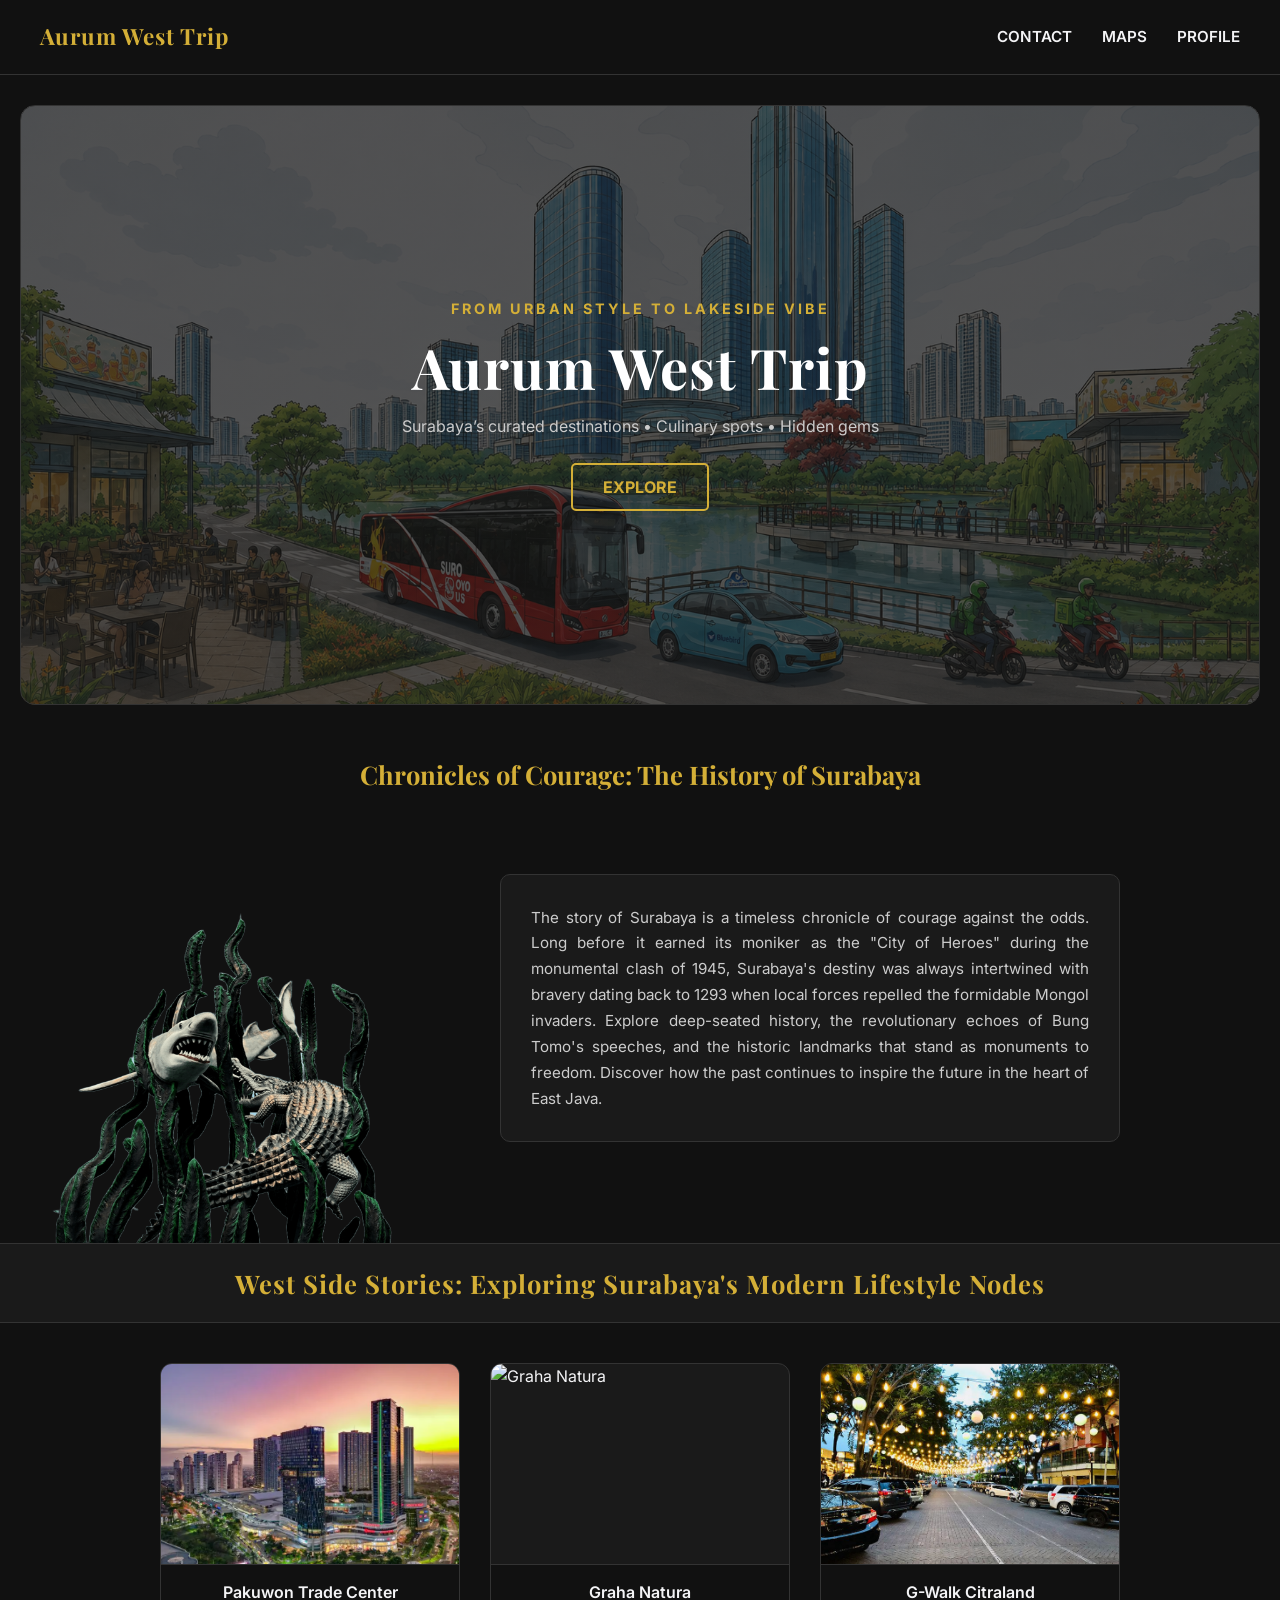
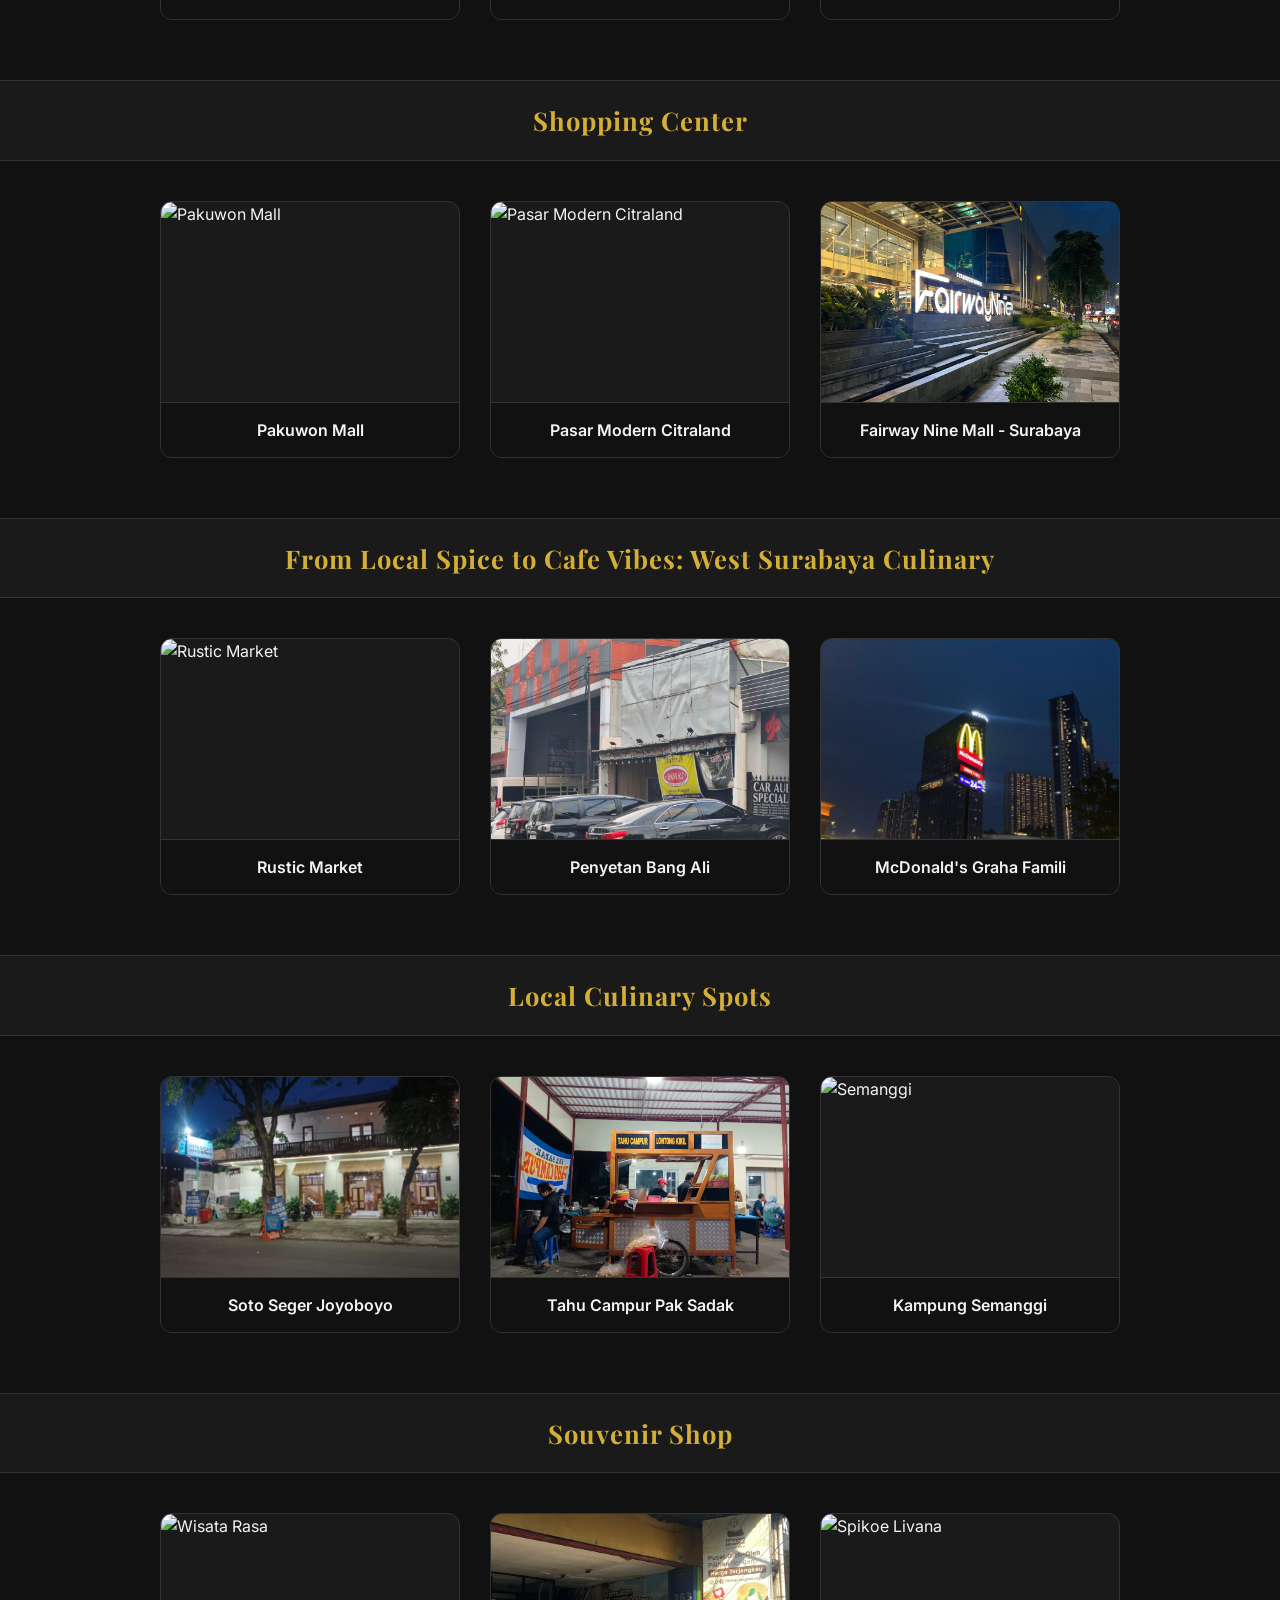
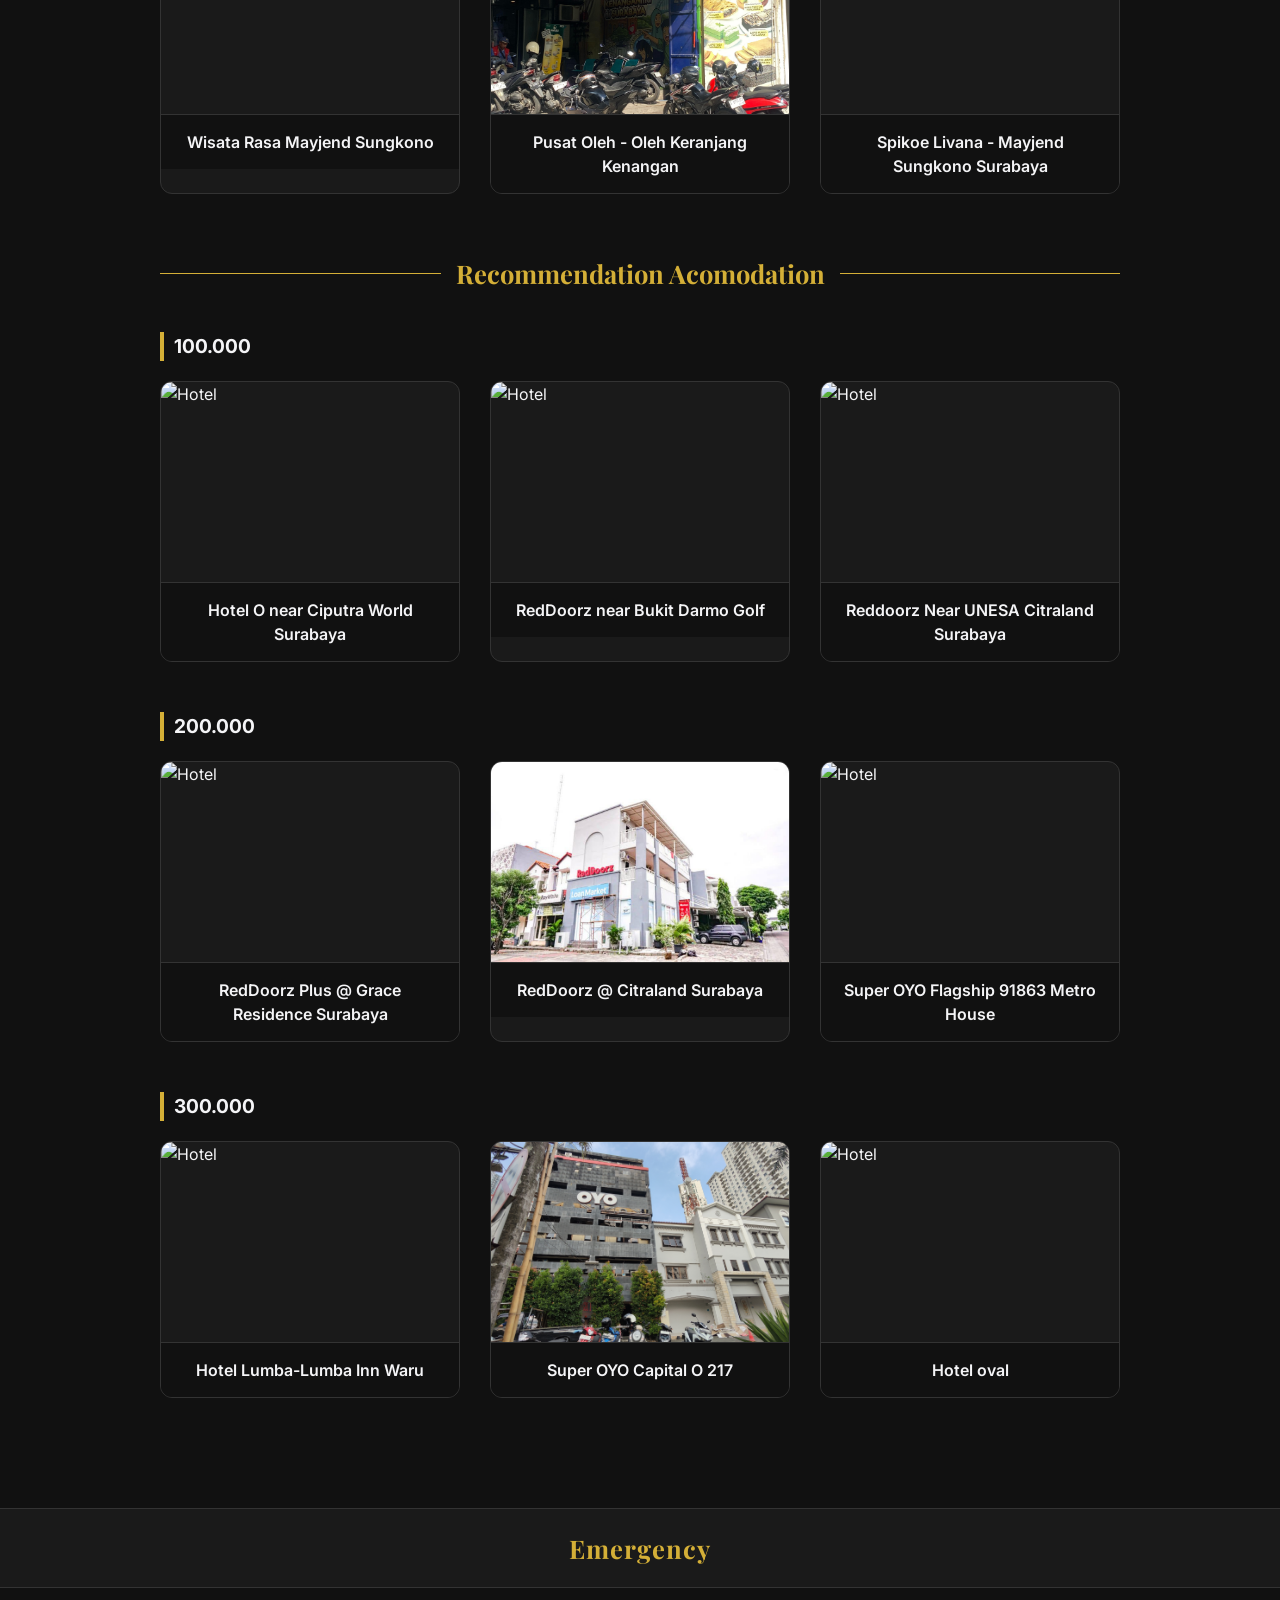
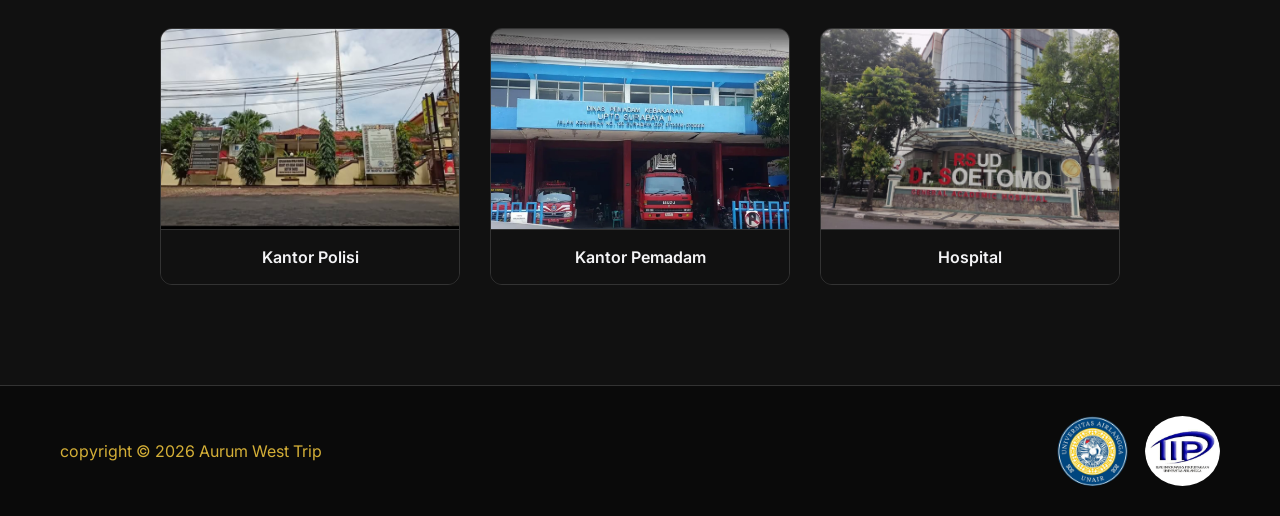
==== index.html @ 9a14b5da "update img in footer" ====
<!DOCTYPE html>
<html lang="en">
<head>
    <meta charset="UTF-8">
    <meta name="viewport" content="width=device-width, initial-scale=1.0">
    <title>Aurum West Trip | Discover West Surabaya</title>
    <link href="https://fonts.googleapis.com/css2?family=Inter:wght@400;600;700&family=Playfair+Display:wght@700&display=swap" rel="stylesheet">
    <link rel="stylesheet" href="style-landing.css">
    
    <style>
        /* Mengatur gambar di dalam card agar menyesuaikan bentuk (landscape/portrait) */
        .card-img-src {
            width: 100%;
            height: 200px;
            object-fit: cover; /* Mencegah gambar gepeng */
            display: block;
        }
        
        /* Menyembunyikan div placeholder lama */
        .card-img {
            display: none;
        }

        /* Membuat teks deskripsi di dalam popup menjadi rata kanan-kiri */
        #modalDesc {
            text-align: justify;
            line-height: 1.6;
        }
    </style>
</head>
<body>

    <nav class="navbar">
        <a href="index.html" class="logo">Aurum West Trip</a>
        <ul class="nav-links">
            <li><a href="contact.html">Contact</a></li>
            <li><a href="aurum-trip-map.html">Maps</a></li>
            <li><a href="profile.html">Profile</a></li>
        </ul>
    </nav>

    <header class="hero">
        <div class="hero-content">
            <h4>FROM URBAN STYLE TO LAKESIDE VIBE</h4>
            <h1>Aurum West Trip</h1>
            <p>Surabaya’s curated destinations • Culinary spots • Hidden gems</p>
            <a href="#history" class="btn-explore">EXPLORE</a>
        </div>
    </header>

    <section id="history" class="section history-section">
        <div class="container">
            <h2 class="section-header-text">Chronicles of Courage: The History of Surabaya</h2>
            <div class="history-grid">
                <div class="history-image">
                    <span><img src="image/buaya.png"></span>
                </div>
                <div class="history-text">
                    <p style="text-align: justify;">The story of Surabaya is a timeless chronicle of courage against the odds. Long before it earned its moniker as the "City of Heroes" during the monumental clash of 1945, Surabaya's destiny was always intertwined with bravery dating back to 1293 when local forces repelled the formidable Mongol invaders. Explore deep-seated history, the revolutionary echoes of Bung Tomo's speeches, and the historic landmarks that stand as monuments to freedom. Discover how the past continues to inspire the future in the heart of East Java.</p>
                </div>
            </div>
        </div>
    </section>

    <div class="full-width-title section-header-text">
        <h2>West Side Stories: Exploring Surabaya's Modern Lifestyle Nodes</h2>
    </div>
    <section class="section">
        <div class="container grid-3">
            <div class="card" 
                 data-title="Pakuwon Trade Center" 
                 data-desc="PTC is a meeting point where Surabaya's traditional culture blends with a global lifestyle. In the Aurum West Trip, we explore PTC as a space for contemporary urban cultural encounters. Here, the combination of modern architecture and the community's consumption patterns reflects the new identity of West Surabaya, a cultural shift where public spaces become stages for the expression of today's urban lifestyle."
                 data-images='["image/PTC/2.jpg", "image/PTC/3.jpg", "image/PTC/4.jpg"]'>
                <img src="image/PTC/1.WEBP" class="card-img-src" alt="PTC">
                <div class="card-title">Pakuwon Trade Center</div>
            </div>
            
            <div class="card" 
                 data-title="Graha Natura" 
                 data-desc="Amid the concrete architecture of West Surabaya, the Graha Natura lake area emerges as an antithesis that redefines urban lifestyle. In the Aurum West Trip, this area becomes a portrait of the cultural shift of modern society, which begins to integrate ecological values into their way of life. Graha Natura is a tangible manifestation of the acculturation between modern environmental aesthetics and human needs for tranquil communal spaces."
                 data-images='["image/graha_natura/2.jpg", "image/graha_natura/6.jpg", "image/graha_natura/5.jpg", "image/graha_natura/4.jpg", "image/graha_natura/3.jpg", "image/graha_natura/2.jpg", "image/graha_natura/1.jpg"]'>
                <img src="image/graha_natura/7.jpg" class="card-img-src" alt="Graha Natura">
                <div class="card-title">Graha Natura</div>
            </div>

            <div class="card" 
                 data-title="G-Walk Citraland" 
                 data-desc="Located in the Lontar area, G-Walk has transformed into a culinary and lifestyle hub for the people of West Surabaya. More than just a culinary destination, G-Walk is a commercial public space that enlivens Surabaya's nightlife through a mix of cafés, restaurants, and various food stalls. In Aurum West Trip, we explore G-Walk as an urban architectural manifestation that brings together global culinary tastes with the local community's social hangout traditions."
                 data-images='["image/gwalk/1.jpeg", "image/gwalk/2.jpeg", "image/gwalk/3.jpg"]'>
                <img src="image/gwalk/1.jpeg" class="card-img-src" alt="G-Walk Citraland">
                <div class="card-title">G-Walk Citraland</div>
            </div>
        </div>
    </section>

    <div class="full-width-title section-header-text">
        <h2>Shopping Center</h2>
    </div>
    <section class="section">
        <div class="container grid-3">
            <div class="card" 
                 data-title="Pakuwon Mall" 
                 data-desc="One of the largest and most luxurious shopping centers in Indonesia, offering a wide array of international brands, fine dining, and premium entertainment facilities."
                 data-images='["https://placehold.co/600x800/222/d4af37?text=Pakuwon+Mall+1", "https://placehold.co/600x800/333/d4af37?text=Pakuwon+Mall+2"]'>
                <img src="https://placehold.co/600x800/222/d4af37?text=Pakuwon+Mall+1" class="card-img-src" alt="Pakuwon Mall">
                <div class="card-title">Pakuwon Mall</div>
            </div>
            <div class="card" 
                 data-title="Pasar Modern Citraland" 
                 data-desc="A clean, well-organized traditional market concept offering fresh daily produce, local snacks, and various household needs in a modern environment."
                 data-images='["image/Pasar Modern Citraland/2.jpg", "image/Pasar Modern Citraland/3.jpg", "image/Pasar Modern Citraland/4.jpg"]'>
                <img src="image/Pasar Modern Citraland/1.jpg" class="card-img-src" alt="Pasar Modern Citraland">
                <div class="card-title">Pasar Modern Citraland</div>
            </div>
            <div class="card" 
                 data-title="Fairway Nine Mall - Surabaya" 
                 data-desc="A vibrant lifestyle destination designed for the modern family, featuring a unique blend of shopping, dining, and leisure experiences."
                 data-images='["image/fairway/2.jpeg", "image/fairway/3.jpeg", "image/fairway/4.jpeg"]'>
                <img src="image/fairway/1.jpeg" class="card-img-src" alt="Fairway Nine">
                <div class="card-title">Fairway Nine Mall - Surabaya</div>
            </div>
        </div>
    </section>

    <div class="full-width-title section-header-text">
        <h2>From Local Spice to Cafe Vibes: West Surabaya Culinary</h2>
    </div>
    <section class="section">
        <div class="container grid-3">
            <div class="card" 
                 data-title="Rustic Market" 
                 data-desc="Rustic Market offers a dining experience with a cozy and peaceful European countryside atmosphere by the lakeside. With a blend of lush indoor and outdoor areas, this place is a favorite spot to relax, enjoy the sunset, or simply unwind from the hustle and bustle of the city."
                 data-images='["image/rustic_market/1.jpg", "image/rustic_market/2.jpg", "image/rustic_market/3.jpg", "image/rustic_market/4.jpg", "image/rustic_market/5.jpg", "image/rustic_market/6.jpg", "image/rustic_market/7.jpg", "image/rustic_market/8.jpg"]'>
                <img src="image/rustic_market/3.jpg" class="card-img-src" alt="Rustic Market">
                <div class="card-title">Rustic Market</div>
            </div>
            <div class="card" 
                 data-title="Penyetan Bang Ali" 
                 data-desc="This place is a legendary culinary destination and a local favorite in Surabaya, especially for those craving spicy food at any hour. It offers a casual atmosphere, reminiscent of a traditional penyetan street stall but on a larger, more organized scale."
                 data-images='["image/bang ali/2.jpg", "image/bang ali/3.jpg"]'>
                <img src="image/bang ali/1.jpg" class="card-img-src" alt="Penyetan Bang Ali">
                <div class="card-title">Penyetan Bang Ali</div>
            </div>
            <div class="card" 
                 data-title="McDonald's Graha Famili" 
                 data-desc="McDonald's Graha Famili stands as a hallmark of the fast paced lifestyle in Surabaya Barat, where consistency and convenience define the urban experience. More than just a global brand, this 24 hour location serves as a familiar meeting point for the neighborhood’s dynamic mobility."
                 data-images='["image/mcd/2.jpg", "image/mcd/1.jpeg"]'>
                <img src="image/mcd/1.jpeg" class="card-img-src" alt="McDonald's">
                <div class="card-title">McDonald's Graha Famili</div>
            </div>
        </div>
    </section>

    <div class="full-width-title blue-tint section-header-text">
        <h2>Local Culinary Spots</h2>
    </div>
    <section class="section">
        <div class="container grid-3">
            <div class="card" 
                 data-title="Soto Seger Joyoboyo" 
                 data-desc="Soto Seger Joyoboyo offers an authentic traditional taste, defined by its signature clear, herb-infused broth that is both light and refreshing. Served in a compact bowl with rice, bean sprouts, tender slices of meat, and a garnish of fried garlic and celery."
                 data-images='["image/ssj/3.jpeg", "image/ssj/2.jpeg", "image/ssj/1.jpeg"]'>
                <img src="image/ssj/3.jpeg" class="card-img-src" alt="Soto">
                <div class="card-title">Soto Seger Joyoboyo</div>
            </div>
            <div class="card" 
                 data-title="Tahu Campur Pak Sadak" 
                 data-desc="Tahu Campur Pak Sadak serves as an authentic representation of East Javanese cuisine, deeply rooted in the distinct savory profile of petis. This signature dish combines fried tofu, cassava cakes, tender beef, and fresh lettuce, all bathed in a rich, flavorful beef broth."
                 data-images='["image/tahu_campur/1.jpg", "image/tahu_campur/2.jpg", "image/tahu_campur/3.jpg", "image/tahu_campur/4.jpg"]'>
                <img src="image/tahu_campur/2.jpg" class="card-img-src" alt="Tahu Campur">
                <div class="card-title">Tahu Campur Pak Sadak</div>
            </div>
            <div class="card" 
                 data-title="Kampung Semanggi" 
                 data-desc="Semanggi stands as a culinary icon that reflects the deep rooted cultural identity of Surabaya. This traditional dish features steamed clover leaves served with bean sprouts, generously drizzled with a rich sauce made from ground peanuts and savory fermented shrimp paste."
                 data-images='["image/kampung semanggi/2.jpg", "image/kampung semanggi/3.jpg"]'>
                <img src="image/kampung semanggi/1.jpg" class="card-img-src" alt="Semanggi">
                <div class="card-title">Kampung Semanggi</div>
            </div>
        </div>
    </section>

    <div class="full-width-title section-header-text">
        <h2>Souvenir Shop</h2>
    </div>
    <section class="section">
        <div class="container grid-3">
            <div class="card" 
                 data-title="Wisata Rasa Mayjend Sungkono" 
                 data-desc="The perfect place to hunt for Surabaya's authentic snacks and souvenirs. Known for its famous Almond Crispy Cheese and a wide variety of traditional local delicacies."
                 data-images='["https://placehold.co/600x800/222/d4af37?text=Wisata+Rasa+1", "https://placehold.co/600x800/333/d4af37?text=Wisata+Rasa+2"]'>
                <img src="https://placehold.co/600x800/222/d4af37?text=Wisata+Rasa+1" class="card-img-src" alt="Wisata Rasa">
                <div class="card-title">Wisata Rasa Mayjend Sungkono</div>
            </div>
            <div class="card" 
                 data-title="Pusat Oleh - Oleh Keranjang Kenangan" 
                 data-desc="A one-stop souvenir center that offers unique East Javanese crafts, iconic t-shirts, and beautifully packaged local snacks, perfect for bringing home memories."
                 data-images='["image/keranjang/3.jpeg", "image/keranjang/2.jpeg", "image/keranjang/1.jpeg"]'>
                <img src="image/keranjang/3.jpeg" class="card-img-src" alt="Keranjang Kenangan">
                <div class="card-title">Pusat Oleh - Oleh Keranjang Kenangan</div>
            </div>
            <div class="card" 
                 data-title="Spikoe Livana - Mayjend Sungkono" 
                 data-desc="Famous for its incredibly soft and rich traditional Spikoe (layer cake). Baked using classic family recipes, making it one of the most sought-after edible souvenirs in Surabaya."
                 data-images='["https://placehold.co/600x800/222/d4af37?text=Spikoe+Livana+1", "https://placehold.co/600x800/333/d4af37?text=Spikoe+Livana+2"]'>
                <img src="https://placehold.co/600x800/222/d4af37?text=Spikoe+Livana+1" class="card-img-src" alt="Spikoe Livana">
                <div class="card-title">Spikoe Livana - Mayjend Sungkono Surabaya</div>
            </div>
        </div>
    </section>

    <section class="section">
        <div class="container">
            <div class="divider-line section-header-text">
                <span>Recommendation Acomodation</span>
            </div>

            <div class="tier-group">
                <h3 class="tier-title">100.000</h3>
                <div class="grid-3">
                    <div class="card" data-title="Hotel O near Ciputra World" data-desc="Hotel located at Jalan Darmo Permai Timur I, RW 01, Sono Kwijenan, Sukomanunggal, Surabaya, with a price range of IDR 170,000 and facilities such as Free Wifi, Free Parking, 24-hour Reception, Restaurant, Family Room, Luggage Storage, 24-hour Room Service, Non-smoking Rooms" data-images='["image/hotel near ciwo/3.jpg", "image/hotel near ciwo/2.jpg"]'><img src="image/hotel near ciwo/1.jpg" class="card-img-src" alt="Hotel"><div class="card-title">Hotel O near Ciputra World Surabaya</div></div>
                    <div class="card" data-title="RedDoorz near Bukit Darmo Golf" data-desc="Hotel located Simpang DPT II, Putat Gede, Kec. Sukomanunggal, Surabaya. With a price range of Rp130,000 and facilities including free Wifi, Car parking, 24-hour reception, Non-smoking rooms, Air conditioning in public areas, hand sanitizer" data-images='["image/reddoors_darmo/2.jpg", "image/reddoors_darmo/1.jpg", "image/reddoors_darmo/3.jpg"]'><img src="image/reddoors_darmo/1.jpg" class="card-img-src" alt="Hotel"><div class="card-title">RedDoorz near Bukit Darmo Golf</div></div>
                    <div class="card" data-title="Reddoorz Near UNESA Citraland" data-desc="Hotel located at Jl. International Timur No.A2 / 3, Citraland, Kec. Sambikerep, Surabaya. With a price range of Rp150,000 and facilities including free Wifi, car parking, bicycle parking, CCTV in public areas" data-images='["image/Reddoorz Near UNESA Citraland/2.jpg", "image/Reddoorz Near UNESA Citraland/2.jpg", "image/Reddoorz Near UNESA Citraland/1.jpg" ]'><img src="image/Reddoorz Near UNESA Citraland/1.jpg" class="card-img-src" alt="Hotel"><div class="card-title">Reddoorz Near UNESA Citraland Surabaya</div></div>
                </div>
            </div>

            <div class="tier-group">
                <h3 class="tier-title">200.000</h3>
                <div class="grid-3">
                    <div class="card" data-title="RedDoorz Plus @ Grace Residence" data-desc="Hotel located at Jl. Woodland 11 No.6/11-12, Made, Kec. Sambikerep, Surabaya. With a price range of Rp215,000 and facilities including free Wifi, free Parking, Non-smoking rooms, Air conditioning in public areas" data-images='["https://placehold.co/600x800/222/d4af37?text=Grace+Res+1", "https://placehold.co/600x800/333/d4af37?text=Grace+Res+2"]'><img src="https://placehold.co/600x800/222/d4af37?text=Grace+Res+1" class="card-img-src" alt="Hotel"><div class="card-title">RedDoorz Plus @ Grace Residence Surabaya</div></div>
                    <div class="card" data-title="RedDoorz @ Citraland Surabaya" data-desc="Hotel located on Jl. Taman Puspa Raya, Sambikerep, Dukuh Pakis, Surabaya. With a price range of Rp250,000 and facilities including free Wifi, free Parking, 24-hour Reception, Family room, Luggage storage, Non-smoking rooms, Air conditioning in common areas, hand sanitizer" data-images='["image/RedDoorz @ Citraland Surabaya/2.jpeg", "image/RedDoorz @ Citraland Surabaya/3.jpeg"]'><img src="image/RedDoorz @ Citraland Surabaya/1.jpeg" class="card-img-src" alt="Hotel"><div class="card-title">RedDoorz @ Citraland Surabaya</div></div>
                    <div class="card" data-title="Super OYO 91863 Metro House" data-desc="Hotel located at Jalan Raya Dukuh Kupang Barat No. 50A, Dukuh Kupang, Kec. Dukuh Pakis, Surabaya City. With a price range of Rp215,000 and facilities including free Wi-Fi, free parking, 24-hour reception, luggage storage, room service, laundry service, non-smoking rooms, daily housekeeping service" data-images='["image/Super OYO 91863 Metro House/2.jpg", "image/Super OYO 91863 Metro House/3.jpg", "image/Super OYO 91863 Metro House/1.jpg"]'><img src="image/Super OYO 91863 Metro House/1.jpg" class="card-img-src" alt="Hotel"><div class="card-title">Super OYO Flagship 91863 Metro House</div></div>
                </div>
            </div>

            <div class="tier-group">
                <h3 class="tier-title">300.000</h3>
                <div class="grid-3">
                    <div class="card" data-title="Hotel Lumba-Lumba Inn Waru" data-desc="Hotel located at Jl. Raya Waru No.1, Kedungrejo, Waru District, Sidoarjo Regency. With a price range of Rp300,000 and facilities such as WiFi, Parking, AC, Airport Transfer, 24-hour Front Desk, Pet-friendly, Luggage Storage, Free Parking" data-images='["image/hotel_lumba_lumba/1.jpg", "image/hotel_lumba_lumba/2.jpg", "image/hotel_lumba_lumba/3.jpg"]'><img src="image/hotel_lumba_lumba/1.jpg" class="card-img-src" alt="Hotel"><div class="card-title">Hotel Lumba-Lumba Inn Waru</div></div>
                    <div class="card" data-title="Super OYO Capital O 217" data-desc="Hotel located at Gallery Bukit Indah RK 3, Lontar, Sambikerep, Surabaya. With a price range of Rp300,000 and facilities including free WiFi, free parking, 24-hour reception, room service, laundry service, non-smoking rooms, daily housekeeping, and air conditioning in public areas." data-images='["image/super_oyo_capital/1.jpg", "image/super_oyo_capital/2.jpg"]'><img src="image/super_oyo_capital/2.jpg" class="card-img-src" alt="Hotel"><div class="card-title">Super OYO Capital O 217</div></div>
                    <div class="card" data-title="Hotel oval" data-desc="Hotel located at Jl. Diponegoro No.23, Darmo, Kec. Wonokromo, Surabaya. With a price range of Rp300,000 and facilities including free Wifi, free Parking, 24-hour Reception, Room service, Laundry service, Non-smoking rooms, Daily housekeeping, Air conditioning in public areas" data-images='["image/hotel_oval/1.jpg", "image/hotel_oval/2.jpg"]'><img src="image/hotel_oval/1.jpg" class="card-img-src" alt="Hotel"><div class="card-title">Hotel oval</div></div>
                </div>
            </div>
        </div>
    </section>

    <div class="full-width-title section-header-text">
        <h2>Emergency</h2>
    </div>
    <section class="section">
        <div class="container grid-3">
            <div class="card" 
                 data-title="Kantor Polisi" 
                 data-desc="Layanan keamanan dan ketertiban masyarakat yang siaga 24 jam. Siap membantu dan memberikan rasa aman bagi warga dan pengunjung Surabaya Barat."
                 data-images='["image/polda.jpg", "image/polsek_tandes.jpg"]'>
                <img src="image/polsek_tandes.jpg" class="card-img-src" alt="Kantor Polisi">
                <div class="card-title">Kantor Polisi</div>
            </div>
            <div class="card" 
                 data-title="Kantor Pemadam" 
                 data-desc="Unit respons darurat kebakaran dan penyelamatan (PMK). Tersedia untuk bertindak cepat menanggulangi insiden bencana di area kota."
                 data-images='["image/pemadam_kebakaran.webp", "image/pemadam_citraland.jpg", "image/pemadam_pakuwon.jpeg"]'>
                <img src="image/pemadam_kebakaran.webp" class="card-img-src" alt="Kantor Pemadam">
                <div class="card-title">Kantor Pemadam</div>
            </div>
            <div class="card" 
                 data-title="Hospital" 
                 data-desc="Fasilitas kesehatan dengan Unit Gawat Darurat (UGD) yang dilengkapi peralatan medis terkini untuk menangani pasien darurat secara komprehensif."
                 data-images='["image/dr sutom/2.jpeg", "image/rs_ciputra.jpeg", "image/rs_mitra.jpg"]'>
                <img src="image/dr sutom/1.jpeg" class="card-img-src" alt="Rumah Sakit">
                <div class="card-title">Hospital</div>
            </div>
        </div>
    </section>

    <footer class="footer">
        <div class="container footer-content">
            <div class="copy">copyright &copy; 2026 Aurum West Trip</div>
            <div class="socials">
                <img src="image/logo_unair.png" class="circle">
                <img src="image/IIP_logo.jpg" class="circle">
            </div>
        </div>
    </footer>

    <div id="cardModal" class="modal-overlay">
        <div class="modal-container">
            <span class="close-modal">&times;</span>
            <div class="modal-split">
                <div class="modal-left">
                    <button class="img-nav-btn prev-img-btn">&larr;</button>
                    <img id="modalGalleryImg" src="" alt="Gallery Image">
                    <button class="img-nav-btn next-img-btn">&rarr;</button>
                </div>
                <div class="modal-right">
                    <h2 id="modalTitle">Title</h2>
                    <p id="modalDesc">Description goes here.</p>
                </div>
            </div>
        </div>
    </div>

    <script src="landing-scroll.js"></script>

    <script>
        const cards = document.querySelectorAll('.card');
        const modal = document.getElementById('cardModal');
        const closeModalBtn = document.querySelector('.close-modal');
        
        const modalTitle = document.getElementById('modalTitle');
        const modalDesc = document.getElementById('modalDesc');
        const modalGalleryImg = document.getElementById('modalGalleryImg');
        
        const prevImgBtn = document.querySelector('.prev-img-btn');
        const nextImgBtn = document.querySelector('.next-img-btn');
        
        let currentCardImages = [];
        let currentImgIndex = 0;

        function updateModalImage() {
            if(currentCardImages.length > 0) {
                modalGalleryImg.src = currentCardImages[currentImgIndex];
            }
        }

        function openModal(card) {
            modalTitle.innerText = card.getAttribute('data-title') || "Title";
            modalDesc.innerText = card.getAttribute('data-desc') || "Description unavailable.";
            
            try {
                currentCardImages = JSON.parse(card.getAttribute('data-images'));
            } catch(e) {
                currentCardImages = ["https://placehold.co/600x800/222/d4af37?text=No+Image"];
            }

            currentImgIndex = 0;
            updateModalImage();

            if(currentCardImages.length <= 1) {
                prevImgBtn.style.display = 'none';
                nextImgBtn.style.display = 'none';
            } else {
                prevImgBtn.style.display = 'flex';
                nextImgBtn.style.display = 'flex';
            }

            modal.classList.add('show-modal');
            document.body.style.overflow = 'hidden';
        }

        function closeModal() {
            modal.classList.remove('show-modal');
            document.body.style.overflow = 'auto';
        }

        cards.forEach(card => {
            card.addEventListener('click', () => openModal(card));
        });

        closeModalBtn.addEventListener('click', closeModal);
        modal.addEventListener('click', (e) => {
            if(e.target === modal) closeModal();
        });

        prevImgBtn.addEventListener('click', () => {
            currentImgIndex = (currentImgIndex > 0) ? currentImgIndex - 1 : currentCardImages.length - 1;
            updateModalImage();
        });

        nextImgBtn.addEventListener('click', () => {
            currentImgIndex = (currentImgIndex < currentCardImages.length - 1) ? currentImgIndex + 1 : 0;
            updateModalImage();
        });
    </script>
</body>
</html>
---- style-landing.css ----
/* ==========================================
   GLOBAL STYLES (DARK THEME AURUM)
   ========================================== */
html {
    scroll-behavior: smooth;
}

* {
    margin: 0;
    padding: 0;
    box-sizing: border-box;
}

body {
    font-family: 'Inter', sans-serif;
    background-color: #111111; 
    color: #f4f4f6; 
    line-height: 1.5;
    overflow-x: hidden;
}

.container {
    max-width: 1000px;
    margin: 0 auto;
    padding: 0 20px;
}

/* ==========================================
   NAVBAR
   ========================================== */
.navbar {
    display: flex;
    justify-content: space-between;
    align-items: center;
    padding: 20px 40px;
    background-color: #111111;
    border-bottom: 1px solid #333333; 
}

.logo {
    font-family: 'Playfair Display', serif;
    font-size: 1.4rem;
    font-weight: 700;
    color: #d4af37; 
    text-decoration: none;
    letter-spacing: 1px;
}

.nav-links {
    list-style: none;
    display: flex;
    gap: 30px;
}

.nav-links a {
    text-decoration: none;
    color: #f4f4f6;
    font-weight: 600;
    font-size: 0.95rem;
    text-transform: uppercase;
    transition: 0.3s ease;
}

.nav-links a:hover {
    color: #d4af37;
}

/* ==========================================
   HERO SECTION (DIUBAH KE IMAGE)
   ========================================== */
.hero {
    height: 600px; 
    /* Mengganti background color menjadi background image dengan overlay */
    background: linear-gradient(rgba(17, 17, 17, 0.7), rgba(17, 17, 17, 0.7)), 
                url('image/hero_image_AI_lands.png'); 
    background-size: cover;
    background-position: center;
    background-repeat: no-repeat;
    border-radius: 15px;
    margin: 30px 20px 30px 20px;
    display: flex;
    align-items: center;
    justify-content: center;
    text-align: center;
    color: #ffffff;
    border: 1px solid #333;
}

.hero-content h4 {
    font-size: 0.9rem;
    letter-spacing: 3px;
    margin-bottom: 5px;
    text-transform: uppercase;
    color: #d4af37;
}

.hero-content h1 {
    font-family: 'Playfair Display', serif;
    font-size: 3.5rem;
    font-weight: 700;
    margin-bottom: 5px;
    letter-spacing: 1px;
}

.hero-content p {
    font-size: 1rem;
    margin-bottom: 25px;
    color: #cccccc;
}

.btn-explore {
    display: inline-block;
    padding: 10px 30px;
    background-color: transparent;
    color: #d4af37;
    border: 2px solid #d4af37;
    text-decoration: none;
    font-weight: 700;
    border-radius: 5px;
    transition: 0.3s;
}

.btn-explore:hover {
    background-color: #d4af37;
    color: #111111;
}

/* ==========================================
   HISTORY SECTION
   ========================================== */
.section-header-text {
    text-align: center;
    font-family: 'Playfair Display', serif;
    font-size: 1.6rem;
    font-weight: 700;
    margin-bottom: 40px;
    color: #d4af37;
}

.history-section {
    padding: 20px 0 60px 0;
}

.history-grid {
    display: grid;
    grid-template-columns: 1fr 2fr;
    gap: 30px;
    align-items: center;
}

/* MODIFIKASI: Menghilangkan kotak dan membuat gambar buaya membesar ekstrim & mepet bawah */
.history-image {
    background-color: transparent; 
    border: none;
    height: 100%;
    display: flex;
    align-items: flex-end; /* Memaksa konten rata bawah */
    justify-content: center;
    margin-bottom: -50px; /* Tarik lebih jauh ke bawah melewati batas padding */
    position: relative;
    z-index: 10;
}

.history-image span {
    display: flex;
    width: 100%;
    justify-content: center;
    align-items: flex-end;
}

.history-image img {
    width: 500%; /* Diperbesar signifikan dari sebelumnya 140% */
    max-width: 600px; /* Limit maksimal diperbesar agar bisa melebar */
    height: auto;
    object-fit: contain; /* Agar bentuk patung utuh */
    border-radius: 0;
    transform: translate(-40px, 35px); /* Dorong secara visual ke bawah agar memotong/menempel garis */
    transform-origin: bottom center;
}

.history-text {
    background-color: #1a1a1a; 
    padding: 30px;
    border-radius: 10px;
    border: 1px solid #333;
    position: relative;
    z-index: 5;
}

.history-text p {
    font-size: 0.95rem;
    text-align: justify;
    font-weight: 400;
    color: #cccccc;
    line-height: 1.7;
}

/* ==========================================
   FULL WIDTH TITLES 
   ========================================== */
.full-width-title {
    width: 100%;
    background-color: #1a1a1a; 
    padding: 20px 0;
    text-align: center;
    margin-bottom: 40px;
    border-top: 1px solid #333;
    border-bottom: 1px solid #333;
}

.full-width-title h2 {
    font-size: 1.6rem;
    font-weight: 700;
    color: #d4af37;
    letter-spacing: 1px;
}

.full-width-title.blue-tint {
    background-color: #1a1a1a;
}

.full-width-title.blue-tint h2 {
    color: #d4af37; 
}

/* ==========================================
   CARDS & GRIDS
   ========================================== */
.section {
    padding-bottom: 60px;
}

.grid-3 {
    display: grid;
    grid-template-columns: repeat(3, 1fr);
    gap: 30px;
}

.card {
    display: flex;
    flex-direction: column;
    border-radius: 12px;
    overflow: hidden;
    background-color: #1a1a1a;
    border: 1px solid #333;
    transition: all 0.3s ease;
    cursor: pointer;
}

.card:hover {
    transform: translateY(-5px);
    border-color: #d4af37;
    box-shadow: 0 8px 20px rgba(212, 175, 55, 0.1);
}

.card-img {
    background-color: #222222; 
    height: 180px;
    display: flex;
    align-items: center;
    justify-content: center;
    color: #555;
    font-weight: 700;
}

.card-img img {
    width: 100%;
    height: 100%;
    object-fit: cover;
}

.card-title {
    background-color: #111111; 
    padding: 15px 20px;
    font-weight: 600;
    font-size: 1rem;
    color: #f4f4f6;
    text-align: center;
    border-top: 1px solid #333;
}

/* ==========================================
   RECOMMENDATION ACCOMMODATION
   ========================================== */
.divider-line {
    display: flex;
    align-items: center;
    text-align: center;
    font-weight: 700;
    font-size: 1.6rem;
    margin-bottom: 40px;
    color: #d4af37;
}

.divider-line::before,
.divider-line::after {
    content: '';
    flex: 1;
    border-bottom: 1px solid #d4af37;
}

.divider-line::before { margin-right: 15px; }
.divider-line::after { margin-left: 15px; }

.tier-group {
    margin-bottom: 50px;
}

.tier-title {
    font-size: 1.2rem;
    font-weight: 700;
    margin-bottom: 20px;
    color: #f4f4f6;
    border-left: 4px solid #d4af37;
    padding-left: 10px;
}

/* ==========================================
   FOOTER
   ========================================== */
.footer {
    background-color: #0a0a0a;
    padding: 30px 40px;
    margin-top: 40px;
    border-top: 1px solid #333;
}

.footer-content {
    display: flex;
    justify-content: space-between;
    align-items: center;
    max-width: 100%;
}

.copy {
    font-weight: 400;
    font-size: 1rem;       
    color: #d4af37;        
    font-family: 'Inter', sans-serif; 
}

.socials {
    display: flex;
    gap: 15px;
}

.circle {
    width: 75px;
    height: 70px;
    object-fit: cover;
    border-radius: 50%;
    display: flex;
    align-items: center;
    justify-content: center;
    transition: 0.3s;
    cursor: pointer;
}


/* ==========================================
   POPUP MODAL
   ========================================== */
.modal-overlay {
    position: fixed;
    top: 0; left: 0; width: 100%; height: 100%;
    background: rgba(0, 0, 0, 0.85);
    z-index: 9999;
    display: flex;
    align-items: center;
    justify-content: center;
    opacity: 0;
    visibility: hidden;
    transition: all 0.3s ease;
}

.modal-overlay.show-modal {
    opacity: 1;
    visibility: visible;
}

.modal-container {
    background: #dbe2e6;
    width: 90%;
    max-width: 850px;
    height: 480px;
    border-radius: 20px;
    position: relative;
    padding: 15px;
    transform: scale(0.95);
    transition: transform 0.3s ease;
    box-shadow: 0 10px 40px rgba(0,0,0,0.5);
}

.modal-overlay.show-modal .modal-container {
    transform: scale(1);
}

.close-modal {
    position: absolute;
    top: -45px;
    right: 0;
    color: #ffffff;
    font-size: 40px;
    font-weight: bold;
    cursor: pointer;
    transition: 0.2s;
}

.close-modal:hover {
    color: #d4af37;
}

.modal-split {
    display: flex;
    width: 100%;
    height: 100%;
    gap: 20px;
}

.modal-left {
    flex: 1;
    position: relative;
    border-radius: 12px;
    overflow: hidden;
    background: #8e8e8e;
}

.modal-left img {
    width: 100%;
    height: 100%;
    object-fit: cover;
    display: block;
}

.img-nav-btn {
    position: absolute;
    top: 50%;
    transform: translateY(-50%);
    background: rgba(255, 255, 255, 0.8);
    border: none;
    width: 35px;
    height: 35px;
    border-radius: 50%;
    font-size: 18px;
    cursor: pointer;
    z-index: 10;
    display: flex;
    align-items: center;
    justify-content: center;
    color: #111;
    transition: background 0.3s;
    box-shadow: 0 2px 8px rgba(0,0,0,0.3);
}

.img-nav-btn:hover { background: #ffffff; color: #d4af37;}
.prev-img-btn { left: 10px; }
.next-img-btn { right: 10px; }

.modal-right {
    flex: 1;
    padding: 30px;
    display: flex;
    flex-direction: column;
    justify-content: center;
    text-align: center;
    color: #111111;
}

.modal-right h2 {
    font-size: 1.8rem;
    margin-bottom: 25px;
    font-weight: 700;
}

.modal-right p {
    font-size: 1.05rem;
    font-weight: 600;
    line-height: 1.6;
    color: #333333;
}

/* ==========================================
   RESPONSIVE (HP) - DIPERBAIKI
   ========================================== */
@media (max-width: 768px) {
    .history-grid, .grid-3 {
        grid-template-columns: 1fr; /* Mengubah susunan grid menjadi 1 kolom vertikal */
    }
    
    /* Perbaikan khusus untuk gambar patung buaya di HP */
    .history-image {
        margin-bottom: 20px; /* Menghapus margin negatif agar tidak menutupi elemen lain */
    }
    .history-image img {
        width: 100%; /* Menormalkan lebar dari 500% menjadi 100% layar HP */
        max-width: 300px; /* Membatasi ukuran maksimal agar proporsional */
        transform: translate(0, 0); /* Mengembalikan posisi ke tengah (reset transform) */
    }

    .hero {
        margin: 0 10px 30px 10px;
    }
    .navbar {
        flex-direction: column;
        gap: 15px;
    }
    .hero-content h1 {
        font-size: 2.5rem;
    }
    .modal-container { 
        height: auto; 
        max-height: 90vh; 
        overflow-y: auto; 
        padding: 10px;
    }
    .modal-split { 
        flex-direction: column; 
    }
    .modal-left { 
        height: 250px; 
        flex: none;
    }
    .modal-right { 
        padding: 20px 10px; 
    }
}
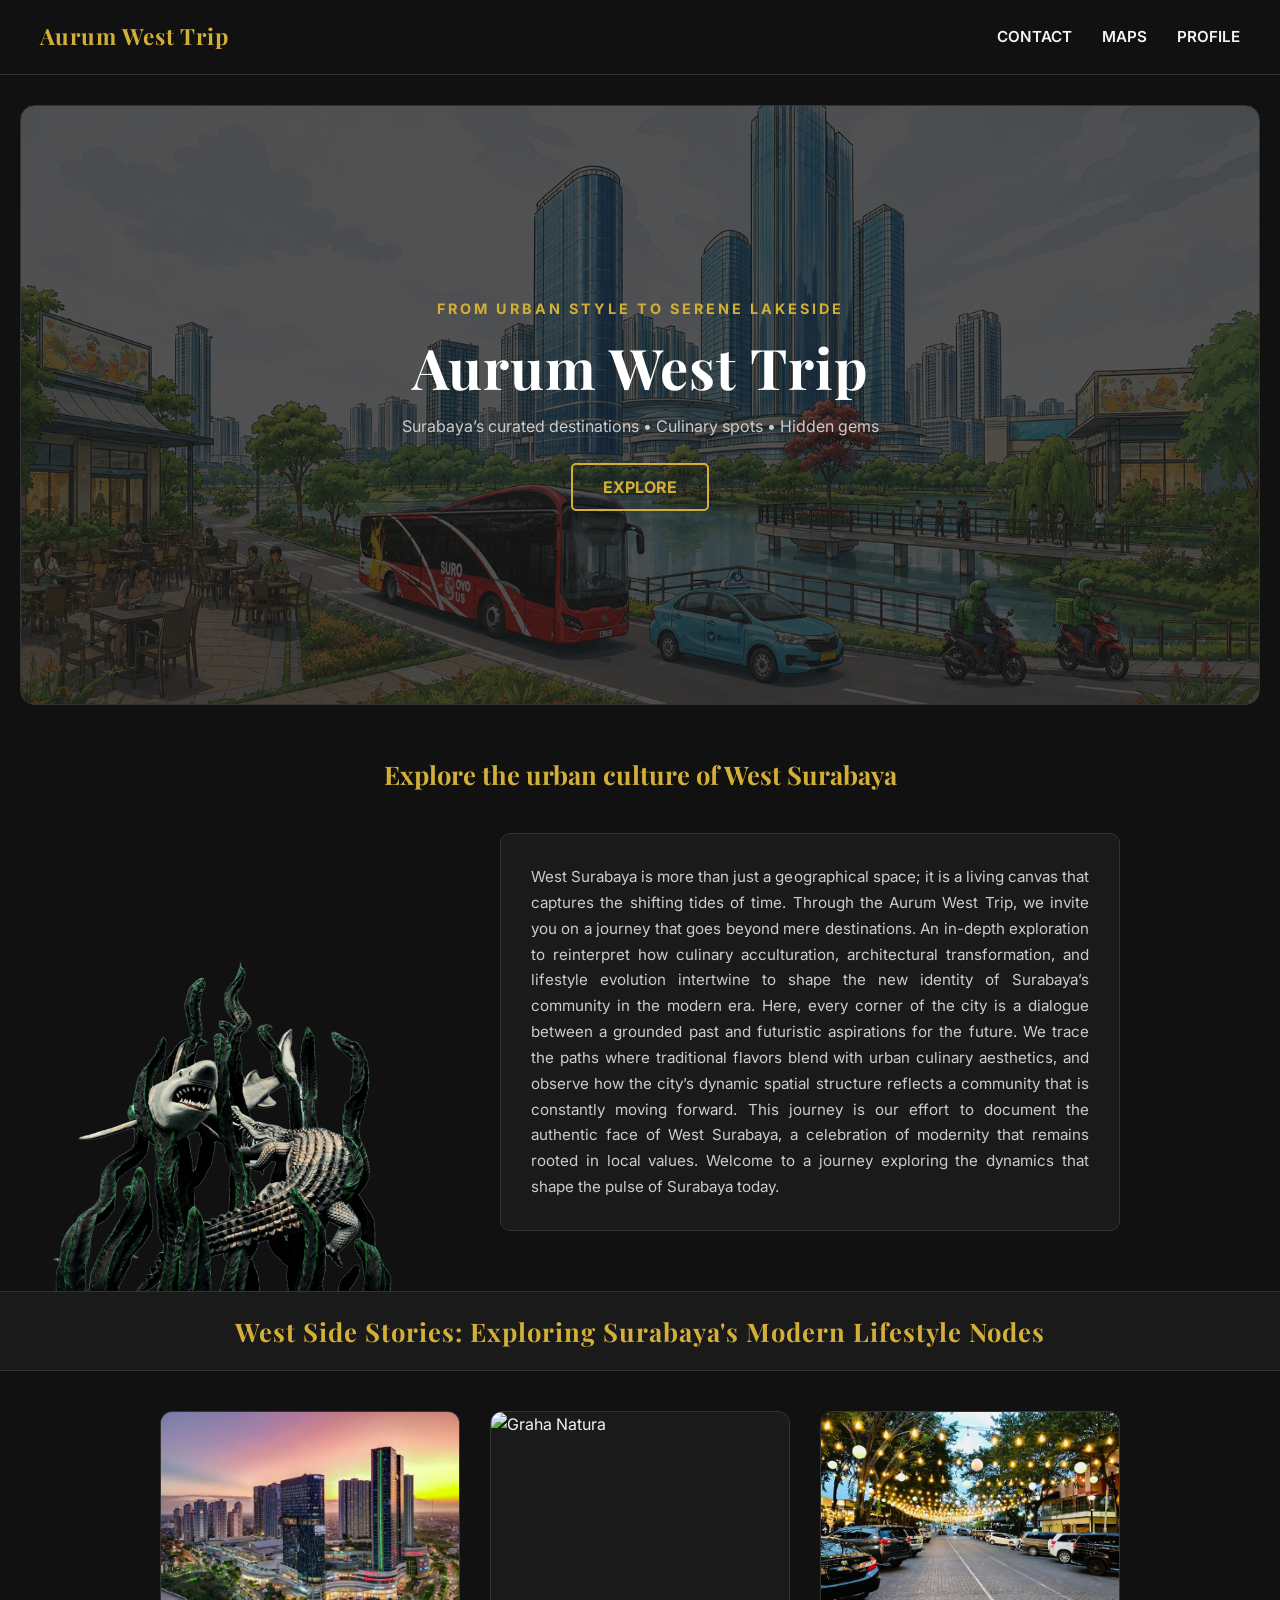
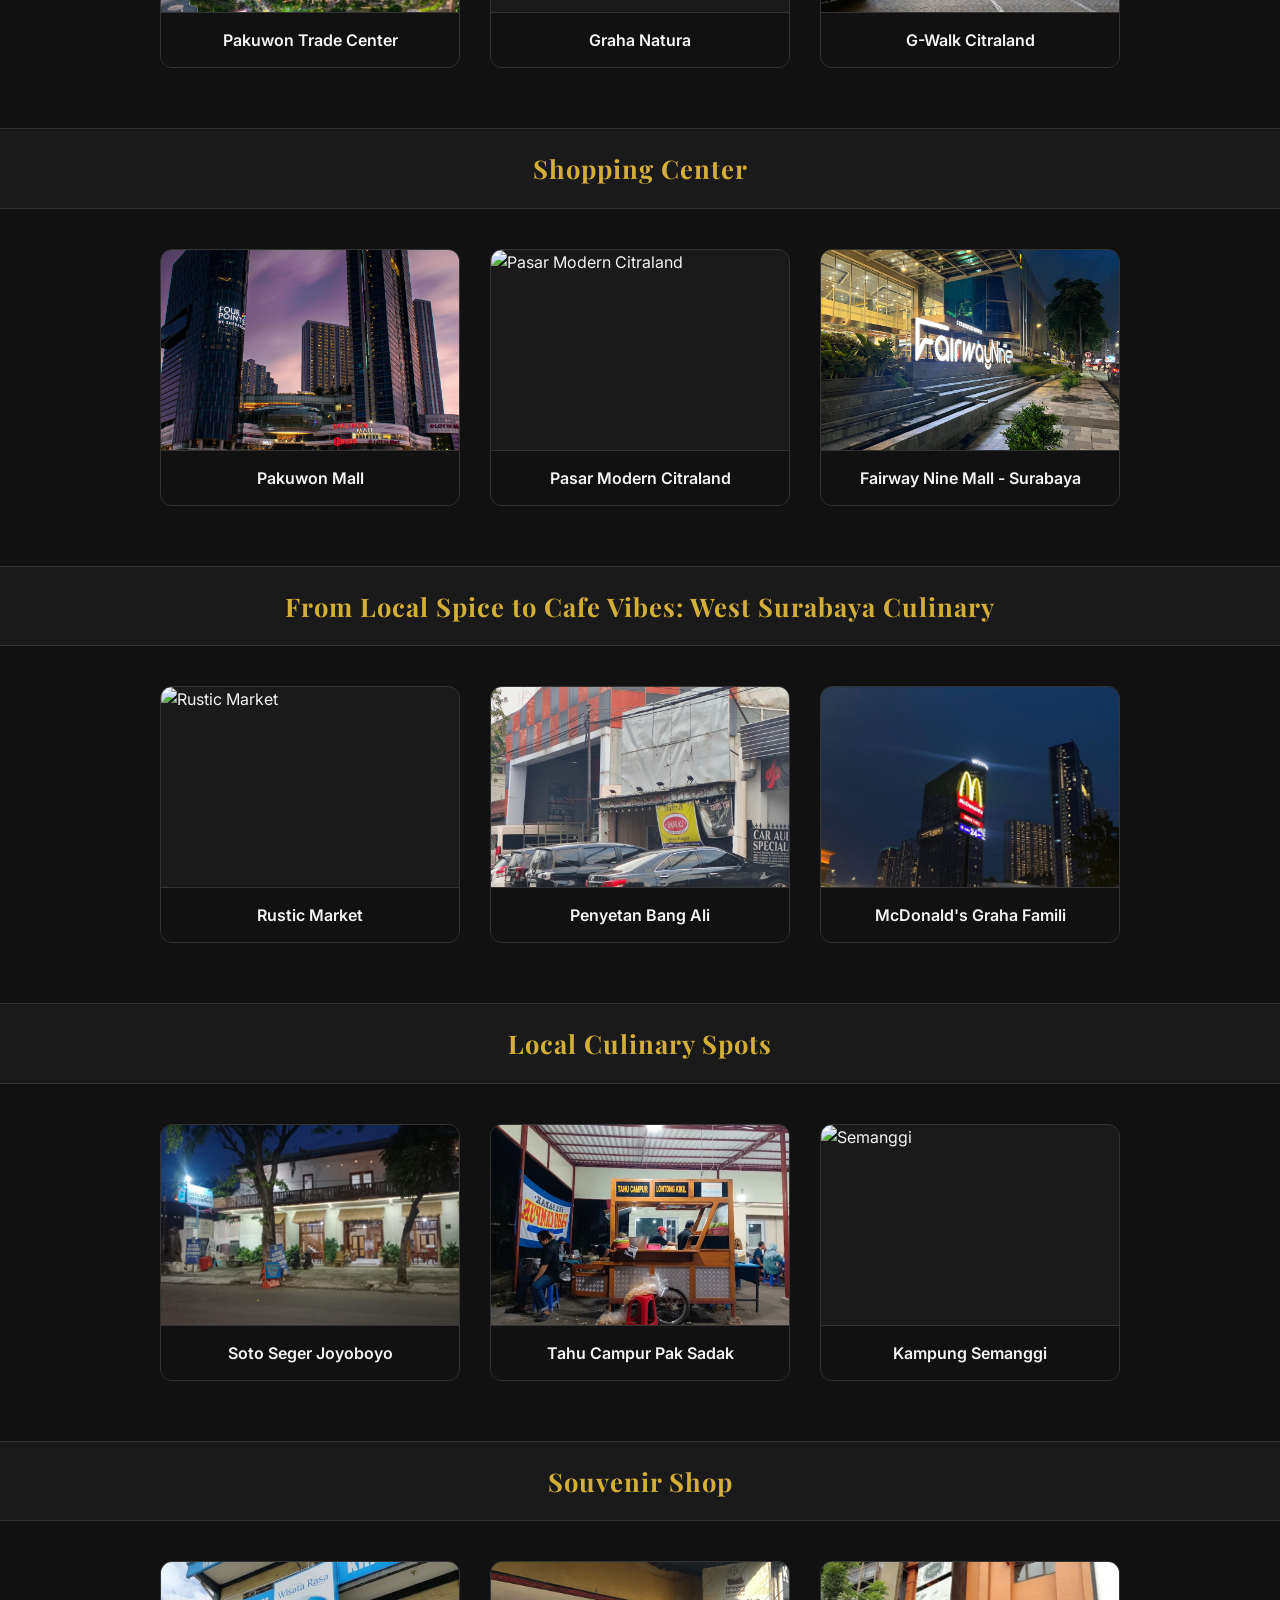
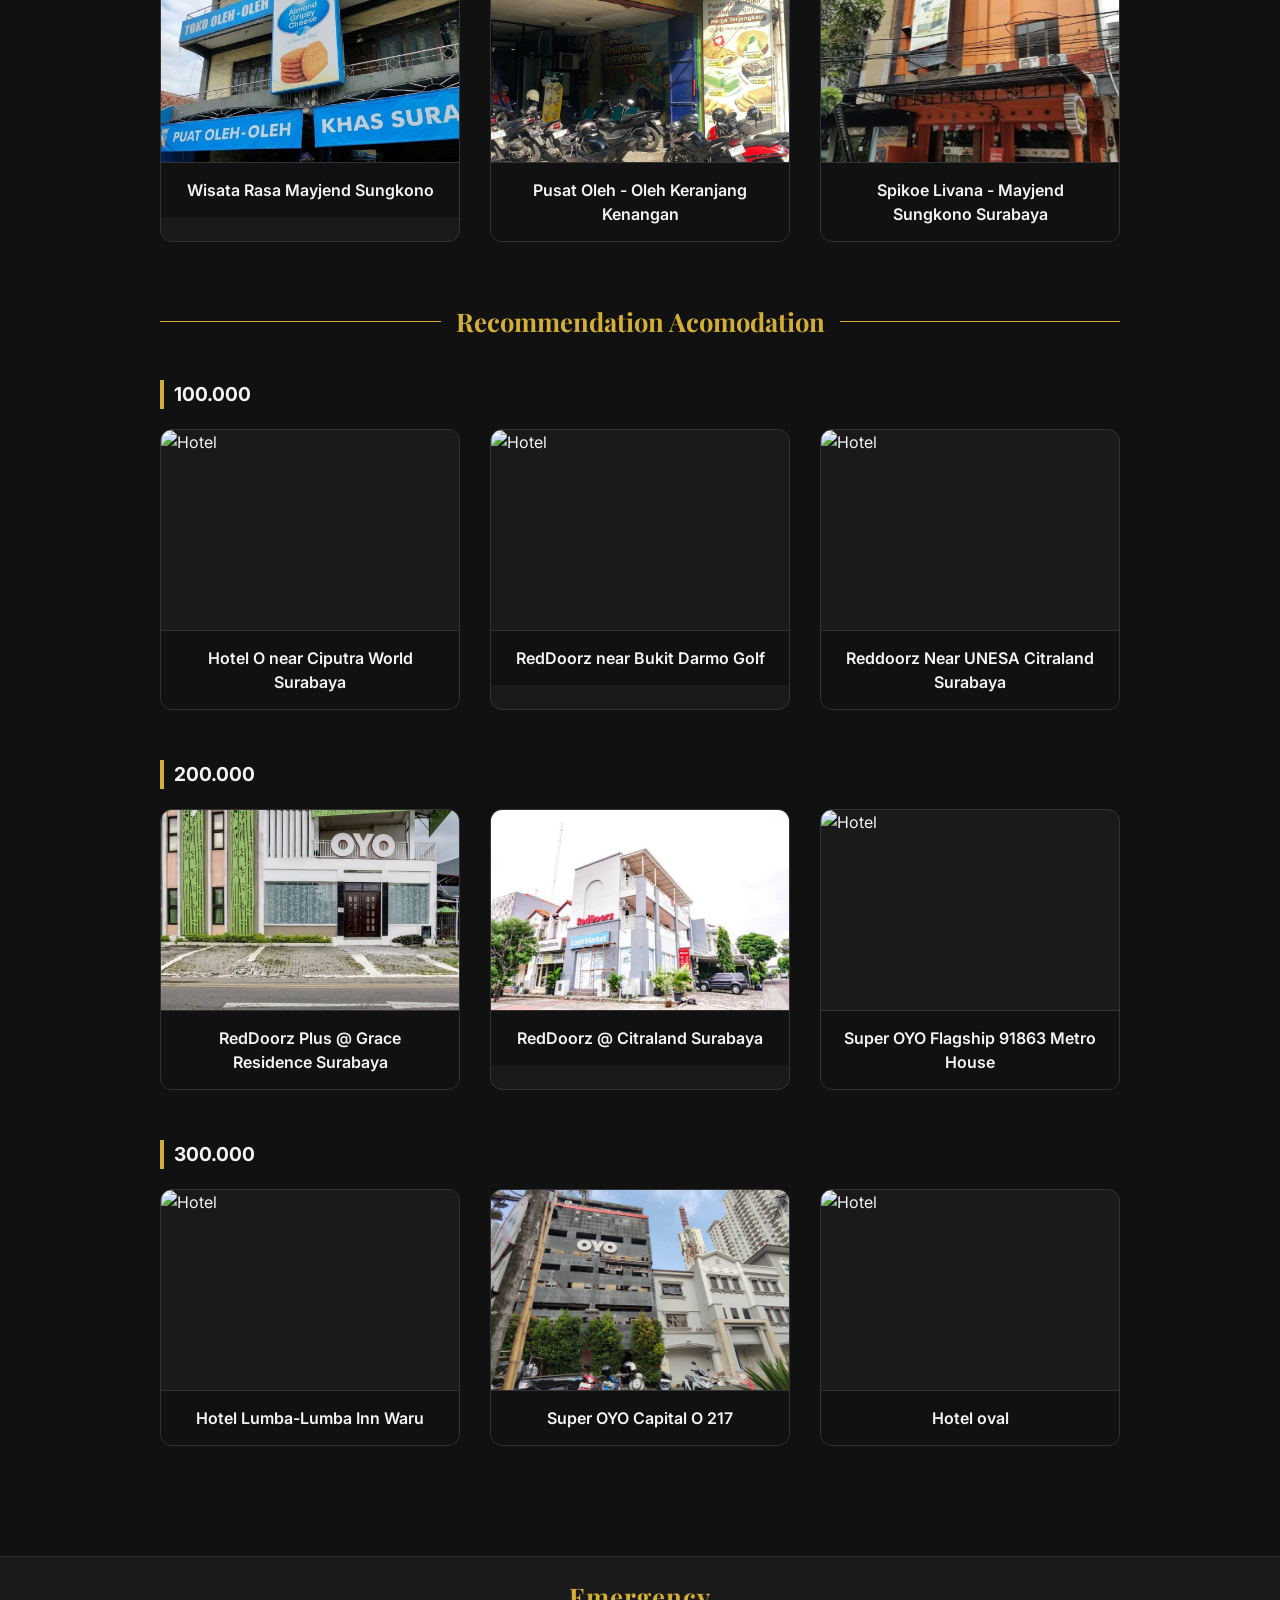
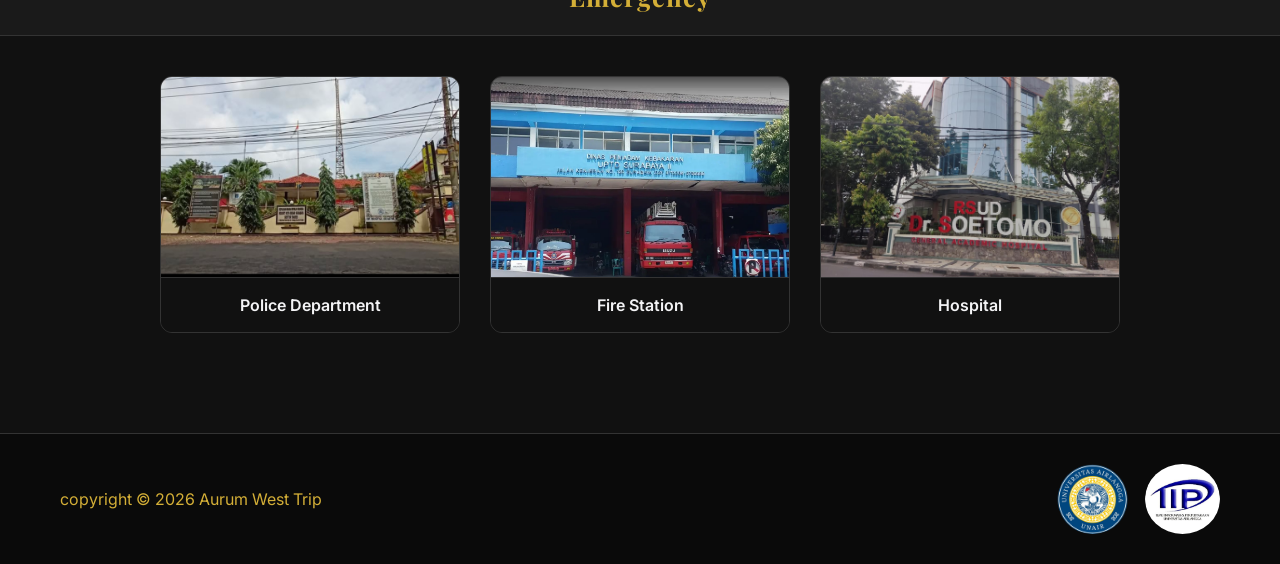
==== commit edd9e15f: "update isi index" ====
--- a/index.html
+++ b/index.html
@@ -41,7 +41,7 @@
 
     <header class="hero">
         <div class="hero-content">
-            <h4>FROM URBAN STYLE TO LAKESIDE VIBE</h4>
+            <h4>FROM URBAN STYLE TO SERENE LAKESIDE </h4>
             <h1>Aurum West Trip</h1>
             <p>Surabaya’s curated destinations • Culinary spots • Hidden gems</p>
             <a href="#history" class="btn-explore">EXPLORE</a>
@@ -50,13 +50,15 @@
 
     <section id="history" class="section history-section">
         <div class="container">
-            <h2 class="section-header-text">Chronicles of Courage: The History of Surabaya</h2>
+            <h2 class="section-header-text">Explore the urban culture of West Surabaya</h2>
             <div class="history-grid">
                 <div class="history-image">
                     <span><img src="image/buaya.png"></span>
                 </div>
                 <div class="history-text">
-                    <p style="text-align: justify;">The story of Surabaya is a timeless chronicle of courage against the odds. Long before it earned its moniker as the "City of Heroes" during the monumental clash of 1945, Surabaya's destiny was always intertwined with bravery dating back to 1293 when local forces repelled the formidable Mongol invaders. Explore deep-seated history, the revolutionary echoes of Bung Tomo's speeches, and the historic landmarks that stand as monuments to freedom. Discover how the past continues to inspire the future in the heart of East Java.</p>
+                    <p style="text-align: justify;">West Surabaya is more than just a geographical space; it is a living canvas that captures the shifting tides of time. Through the Aurum West Trip, we invite you on a journey that goes beyond mere destinations. An in-depth exploration to reinterpret how culinary acculturation, architectural transformation, and lifestyle evolution intertwine to shape the new identity of Surabaya’s community in the modern era.
+                                                    Here, every corner of the city is a dialogue between a grounded past and futuristic aspirations for the future. We trace the paths where traditional flavors blend with urban culinary aesthetics, and observe how the city’s dynamic spatial structure reflects a community that is constantly moving forward.
+                                                    This journey is our effort to document the authentic face of West Surabaya, a celebration of modernity that remains rooted in local values. Welcome to a journey exploring the dynamics that shape the pulse of Surabaya today.</p>
                 </div>
             </div>
         </div>
@@ -101,8 +103,8 @@
             <div class="card" 
                  data-title="Pakuwon Mall" 
                  data-desc="One of the largest and most luxurious shopping centers in Indonesia, offering a wide array of international brands, fine dining, and premium entertainment facilities."
-                 data-images='["https://placehold.co/600x800/222/d4af37?text=Pakuwon+Mall+1", "https://placehold.co/600x800/333/d4af37?text=Pakuwon+Mall+2"]'>
-                <img src="https://placehold.co/600x800/222/d4af37?text=Pakuwon+Mall+1" class="card-img-src" alt="Pakuwon Mall">
+                 data-images='["image/pakuwon mall/1.jpg", "image/pakuwon mall/2.jpg"]'>
+                <img src="image/pakuwon mall/pm.jpeg" class="card-img-src" alt="Pakuwon Mall">
                 <div class="card-title">Pakuwon Mall</div>
             </div>
             <div class="card" 
@@ -188,22 +190,22 @@
             <div class="card" 
                  data-title="Wisata Rasa Mayjend Sungkono" 
                  data-desc="The perfect place to hunt for Surabaya's authentic snacks and souvenirs. Known for its famous Almond Crispy Cheese and a wide variety of traditional local delicacies."
-                 data-images='["https://placehold.co/600x800/222/d4af37?text=Wisata+Rasa+1", "https://placehold.co/600x800/333/d4af37?text=Wisata+Rasa+2"]'>
-                <img src="https://placehold.co/600x800/222/d4af37?text=Wisata+Rasa+1" class="card-img-src" alt="Wisata Rasa">
+                 data-images='["image/wisata rasa/2.jpeg", "image/wisata rasa/1.jpeg"]'>
+                <img src="image/wisata rasa/1.jpeg" class="card-img-src" alt="Wisata Rasa">
                 <div class="card-title">Wisata Rasa Mayjend Sungkono</div>
             </div>
             <div class="card" 
                  data-title="Pusat Oleh - Oleh Keranjang Kenangan" 
-                 data-desc="A one-stop souvenir center that offers unique East Javanese crafts, iconic t-shirts, and beautifully packaged local snacks, perfect for bringing home memories."
+                 data-desc="A one stop souvenir center that offers unique East Javanese crafts, iconic t-shirts, and beautifully packaged local snacks, perfect for bringing home memories."
                  data-images='["image/keranjang/3.jpeg", "image/keranjang/2.jpeg", "image/keranjang/1.jpeg"]'>
                 <img src="image/keranjang/3.jpeg" class="card-img-src" alt="Keranjang Kenangan">
                 <div class="card-title">Pusat Oleh - Oleh Keranjang Kenangan</div>
             </div>
             <div class="card" 
                  data-title="Spikoe Livana - Mayjend Sungkono" 
-                 data-desc="Famous for its incredibly soft and rich traditional Spikoe (layer cake). Baked using classic family recipes, making it one of the most sought-after edible souvenirs in Surabaya."
-                 data-images='["https://placehold.co/600x800/222/d4af37?text=Spikoe+Livana+1", "https://placehold.co/600x800/333/d4af37?text=Spikoe+Livana+2"]'>
-                <img src="https://placehold.co/600x800/222/d4af37?text=Spikoe+Livana+1" class="card-img-src" alt="Spikoe Livana">
+                 data-desc="Famous for its incredibly soft and rich traditional Spikoe (layer cake). Baked using classic family recipes, making it one of the most sought after edible souvenirs in Surabaya."
+                 data-images='["image/spiku/bener_2.jpeg", "image/spiku/bener.jpeg"]'>
+                <img src="image/spiku/bener.jpeg" class="card-img-src" alt="Spikoe Livana">
                 <div class="card-title">Spikoe Livana - Mayjend Sungkono Surabaya</div>
             </div>
         </div>
@@ -227,7 +229,7 @@
             <div class="tier-group">
                 <h3 class="tier-title">200.000</h3>
                 <div class="grid-3">
-                    <div class="card" data-title="RedDoorz Plus @ Grace Residence" data-desc="Hotel located at Jl. Woodland 11 No.6/11-12, Made, Kec. Sambikerep, Surabaya. With a price range of Rp215,000 and facilities including free Wifi, free Parking, Non-smoking rooms, Air conditioning in public areas" data-images='["https://placehold.co/600x800/222/d4af37?text=Grace+Res+1", "https://placehold.co/600x800/333/d4af37?text=Grace+Res+2"]'><img src="https://placehold.co/600x800/222/d4af37?text=Grace+Res+1" class="card-img-src" alt="Hotel"><div class="card-title">RedDoorz Plus @ Grace Residence Surabaya</div></div>
+                    <div class="card" data-title="RedDoorz Plus @ Grace Residence" data-desc="Hotel located at Jl. Woodland 11 No.6/11-12, Made, Kec. Sambikerep, Surabaya. With a price range of Rp215,000 and facilities including free Wifi, free Parking, Non-smoking rooms, Air conditioning in public areas" data-images='["image/grace hotel/2.jpeg", "image/grace hotel/1.jpeg"]'><img src="image/grace hotel/1.jpeg" class="card-img-src" alt="Hotel"><div class="card-title">RedDoorz Plus @ Grace Residence Surabaya</div></div>
                     <div class="card" data-title="RedDoorz @ Citraland Surabaya" data-desc="Hotel located on Jl. Taman Puspa Raya, Sambikerep, Dukuh Pakis, Surabaya. With a price range of Rp250,000 and facilities including free Wifi, free Parking, 24-hour Reception, Family room, Luggage storage, Non-smoking rooms, Air conditioning in common areas, hand sanitizer" data-images='["image/RedDoorz @ Citraland Surabaya/2.jpeg", "image/RedDoorz @ Citraland Surabaya/3.jpeg"]'><img src="image/RedDoorz @ Citraland Surabaya/1.jpeg" class="card-img-src" alt="Hotel"><div class="card-title">RedDoorz @ Citraland Surabaya</div></div>
                     <div class="card" data-title="Super OYO 91863 Metro House" data-desc="Hotel located at Jalan Raya Dukuh Kupang Barat No. 50A, Dukuh Kupang, Kec. Dukuh Pakis, Surabaya City. With a price range of Rp215,000 and facilities including free Wi-Fi, free parking, 24-hour reception, luggage storage, room service, laundry service, non-smoking rooms, daily housekeeping service" data-images='["image/Super OYO 91863 Metro House/2.jpg", "image/Super OYO 91863 Metro House/3.jpg", "image/Super OYO 91863 Metro House/1.jpg"]'><img src="image/Super OYO 91863 Metro House/1.jpg" class="card-img-src" alt="Hotel"><div class="card-title">Super OYO Flagship 91863 Metro House</div></div>
                 </div>
@@ -250,18 +252,18 @@
     <section class="section">
         <div class="container grid-3">
             <div class="card" 
-                 data-title="Kantor Polisi" 
+                 data-title="Police Department" 
                  data-desc="Layanan keamanan dan ketertiban masyarakat yang siaga 24 jam. Siap membantu dan memberikan rasa aman bagi warga dan pengunjung Surabaya Barat."
-                 data-images='["image/polda.jpg", "image/polsek_tandes.jpg"]'>
+                 data-images='["image/polda.jpg", "image/polsek_tandes.jpg", "image/polsek_lakarsantri/1.jpeg"]'>
                 <img src="image/polsek_tandes.jpg" class="card-img-src" alt="Kantor Polisi">
-                <div class="card-title">Kantor Polisi</div>
-            </div>
-            <div class="card" 
-                 data-title="Kantor Pemadam" 
+                <div class="card-title">Police Department</div>
+            </div>
+            <div class="card" 
+                 data-title="Fire Station" 
                  data-desc="Unit respons darurat kebakaran dan penyelamatan (PMK). Tersedia untuk bertindak cepat menanggulangi insiden bencana di area kota."
                  data-images='["image/pemadam_kebakaran.webp", "image/pemadam_citraland.jpg", "image/pemadam_pakuwon.jpeg"]'>
                 <img src="image/pemadam_kebakaran.webp" class="card-img-src" alt="Kantor Pemadam">
-                <div class="card-title">Kantor Pemadam</div>
+                <div class="card-title">Fire Station</div>
             </div>
             <div class="card" 
                  data-title="Hospital" 
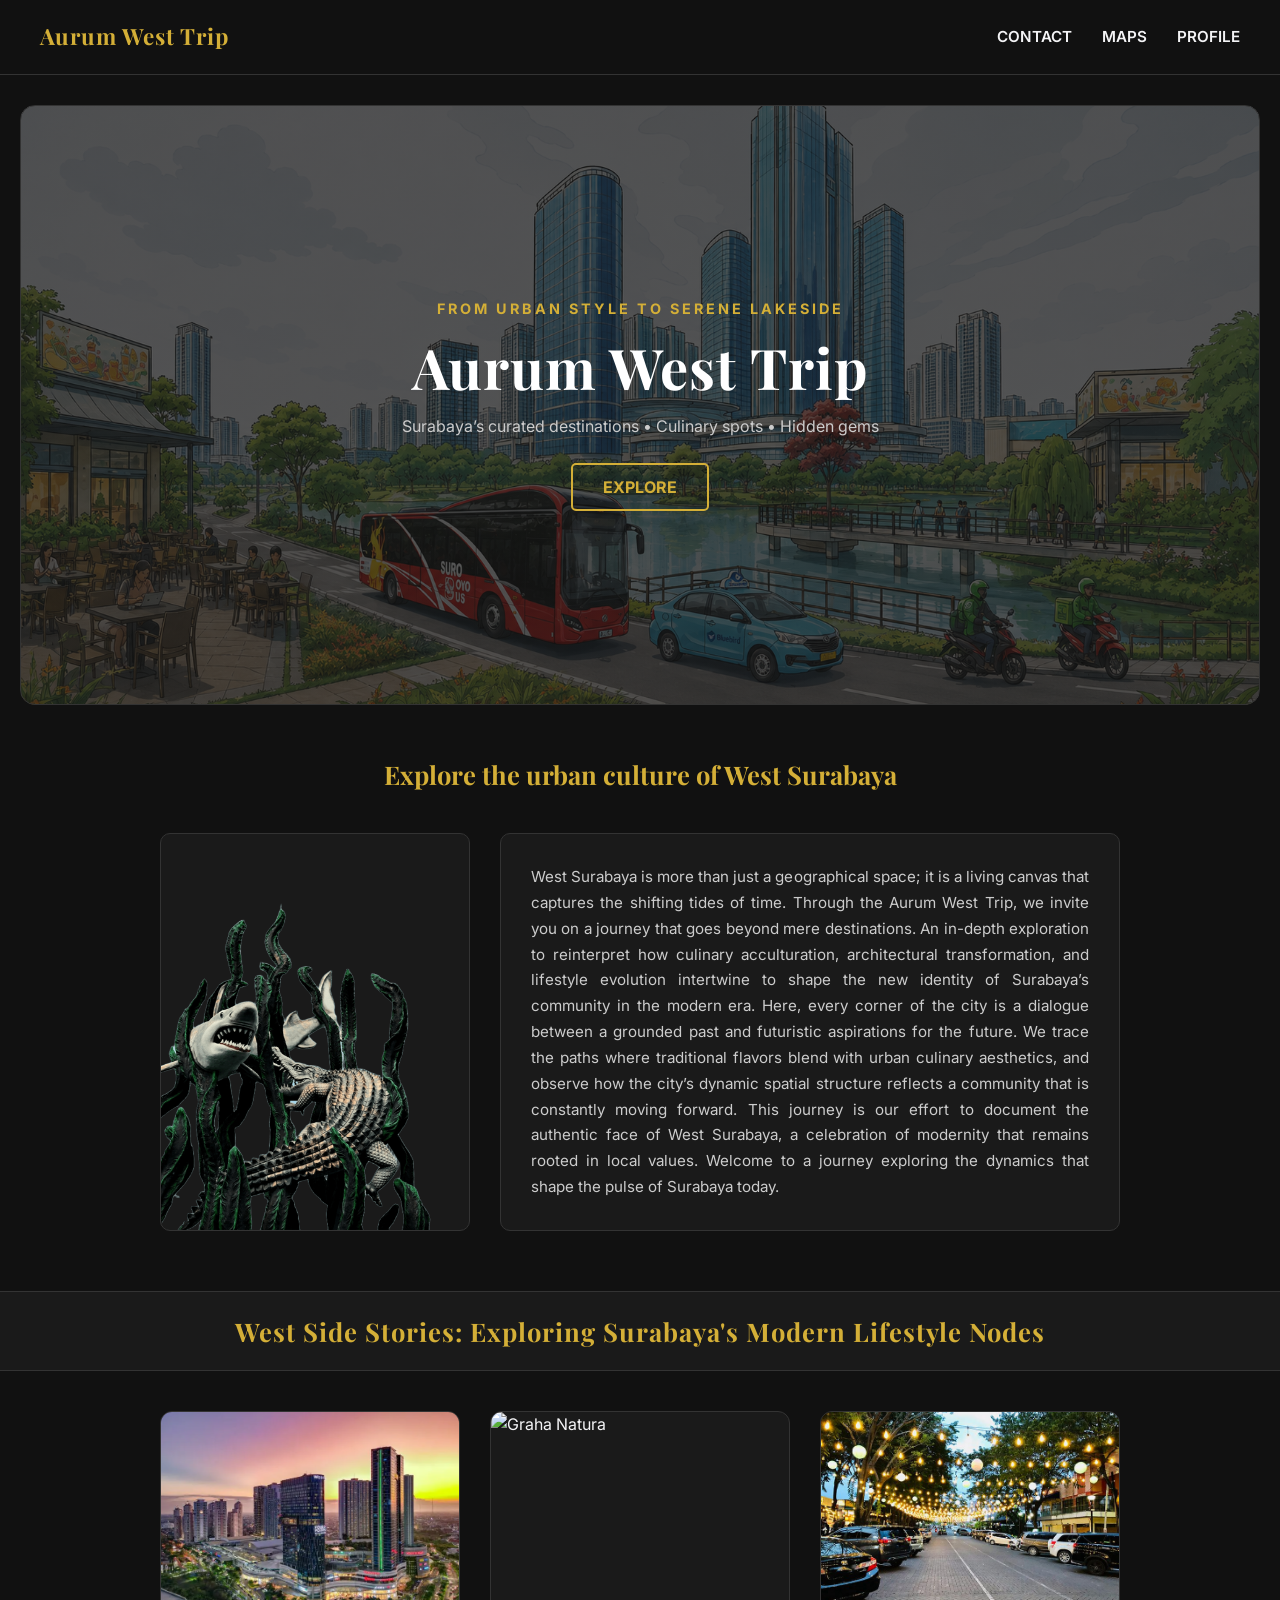
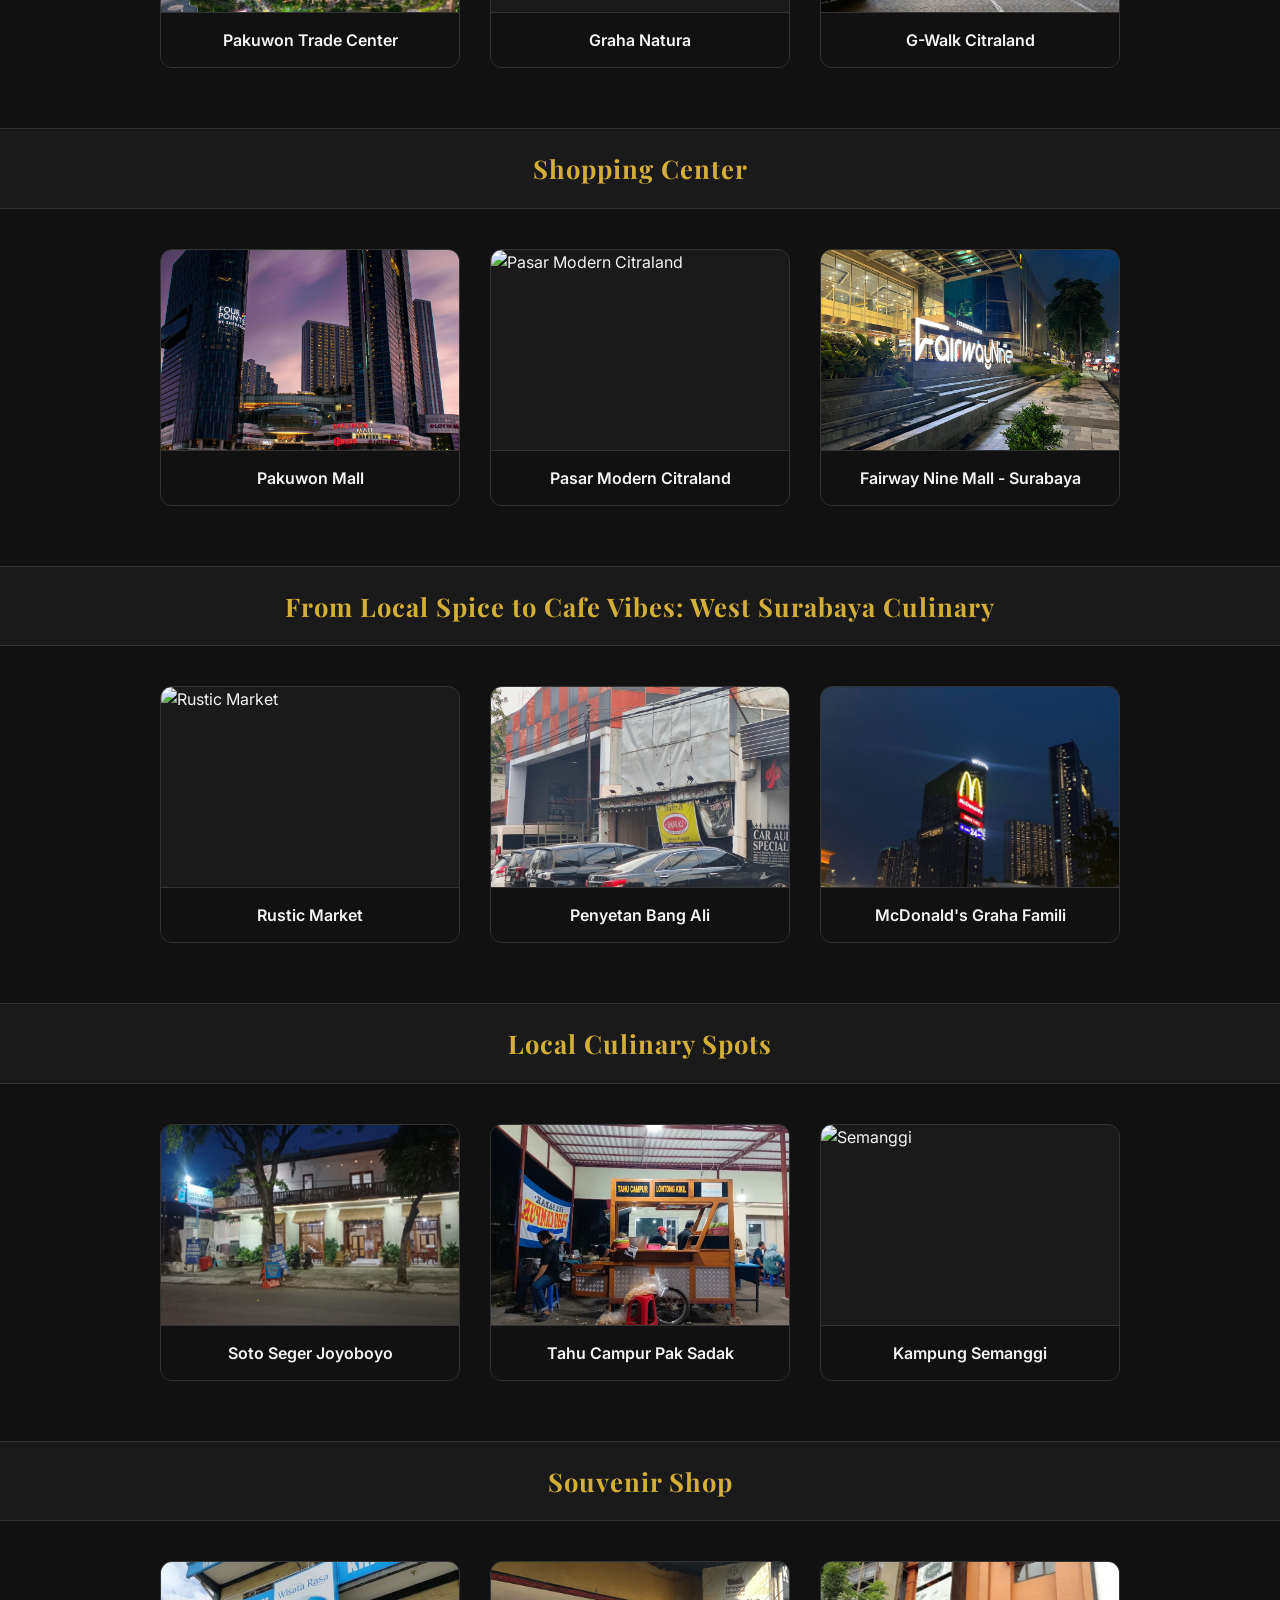
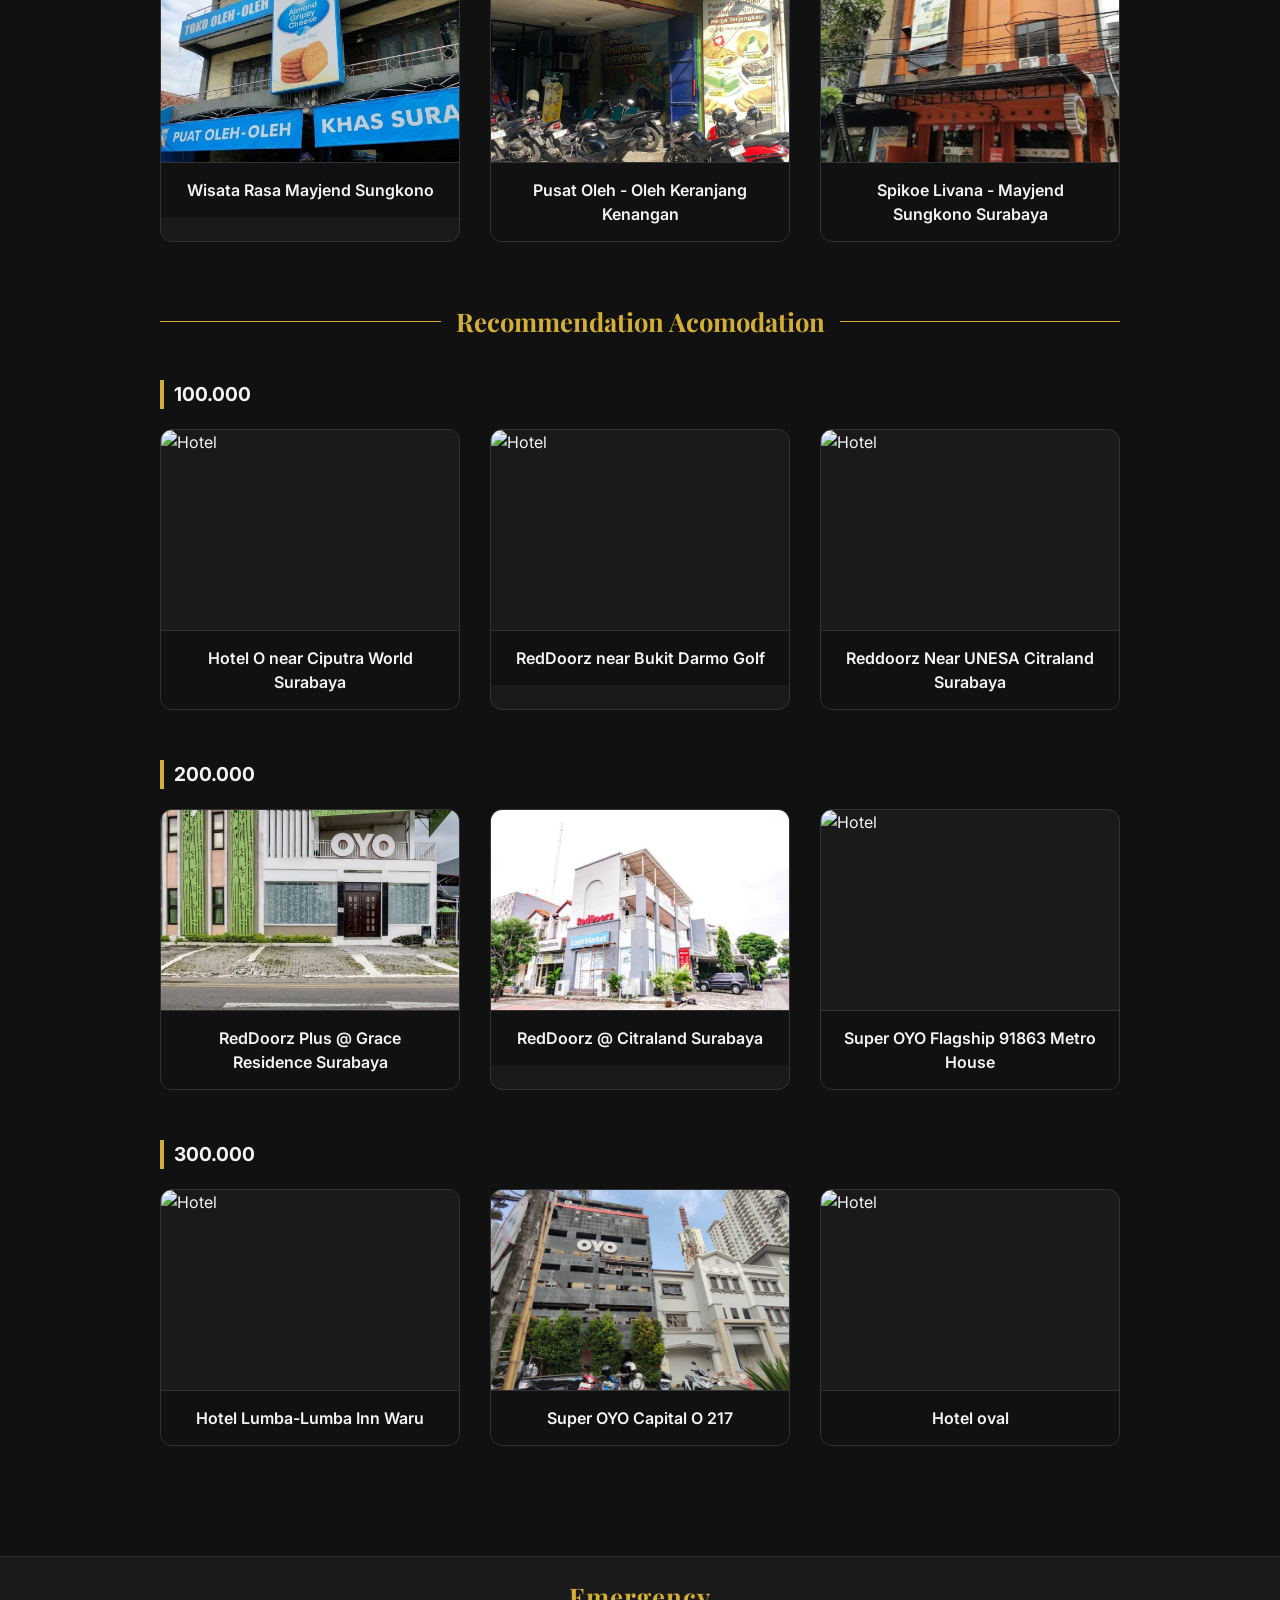
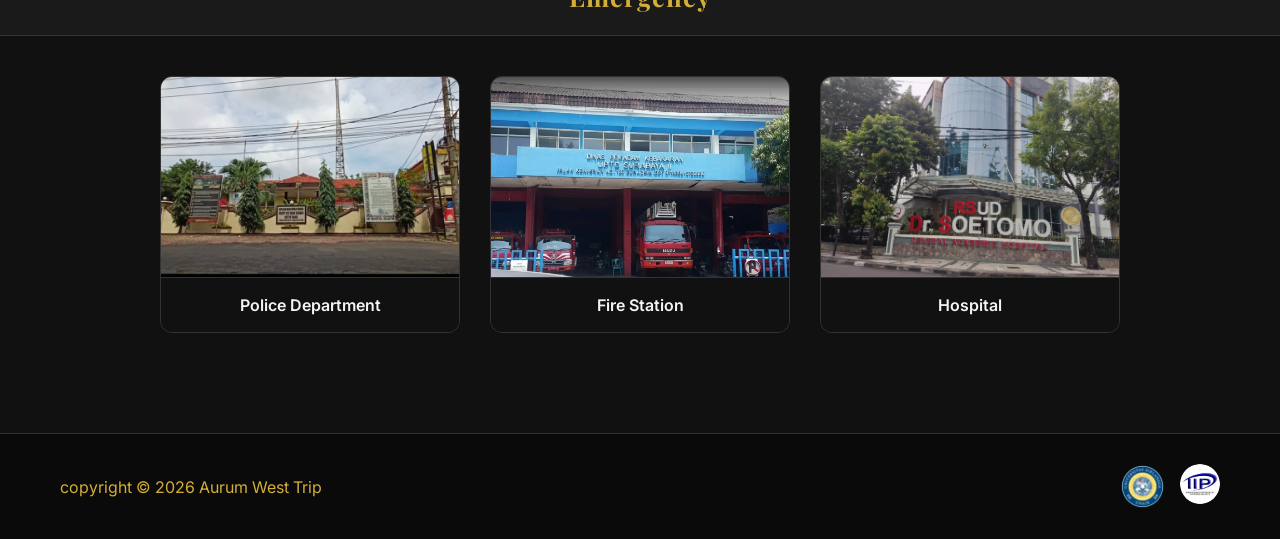
==== commit a4abff94: "update hero image, fix footer image, update contact poster" ====
--- a/index.html
+++ b/index.html
@@ -8,20 +8,15 @@
     <link rel="stylesheet" href="style-landing.css">
     
     <style>
-        /* Mengatur gambar di dalam card agar menyesuaikan bentuk (landscape/portrait) */
         .card-img-src {
             width: 100%;
             height: 200px;
-            object-fit: cover; /* Mencegah gambar gepeng */
+            object-fit: cover;
             display: block;
         }
-        
-        /* Menyembunyikan div placeholder lama */
         .card-img {
             display: none;
         }
-
-        /* Membuat teks deskripsi di dalam popup menjadi rata kanan-kiri */
         #modalDesc {
             text-align: justify;
             line-height: 1.6;
@@ -53,12 +48,12 @@
             <h2 class="section-header-text">Explore the urban culture of West Surabaya</h2>
             <div class="history-grid">
                 <div class="history-image">
-                    <span><img src="image/buaya.png"></span>
+                    <span><img src="image/buaya.png" alt="Sura Baya Statue"></span>
                 </div>
                 <div class="history-text">
                     <p style="text-align: justify;">West Surabaya is more than just a geographical space; it is a living canvas that captures the shifting tides of time. Through the Aurum West Trip, we invite you on a journey that goes beyond mere destinations. An in-depth exploration to reinterpret how culinary acculturation, architectural transformation, and lifestyle evolution intertwine to shape the new identity of Surabaya’s community in the modern era.
-                                                    Here, every corner of the city is a dialogue between a grounded past and futuristic aspirations for the future. We trace the paths where traditional flavors blend with urban culinary aesthetics, and observe how the city’s dynamic spatial structure reflects a community that is constantly moving forward.
-                                                    This journey is our effort to document the authentic face of West Surabaya, a celebration of modernity that remains rooted in local values. Welcome to a journey exploring the dynamics that shape the pulse of Surabaya today.</p>
+                    Here, every corner of the city is a dialogue between a grounded past and futuristic aspirations for the future. We trace the paths where traditional flavors blend with urban culinary aesthetics, and observe how the city’s dynamic spatial structure reflects a community that is constantly moving forward.
+                    This journey is our effort to document the authentic face of West Surabaya, a celebration of modernity that remains rooted in local values. Welcome to a journey exploring the dynamics that shape the pulse of Surabaya today.</p>
                 </div>
             </div>
         </div>
@@ -69,26 +64,17 @@
     </div>
     <section class="section">
         <div class="container grid-3">
-            <div class="card" 
-                 data-title="Pakuwon Trade Center" 
-                 data-desc="PTC is a meeting point where Surabaya's traditional culture blends with a global lifestyle. In the Aurum West Trip, we explore PTC as a space for contemporary urban cultural encounters. Here, the combination of modern architecture and the community's consumption patterns reflects the new identity of West Surabaya, a cultural shift where public spaces become stages for the expression of today's urban lifestyle."
-                 data-images='["image/PTC/2.jpg", "image/PTC/3.jpg", "image/PTC/4.jpg"]'>
+            <div class="card" data-title="Pakuwon Trade Center" data-desc="PTC is a meeting point where Surabaya's traditional culture blends with a global lifestyle. In the Aurum West Trip, we explore PTC as a space for contemporary urban cultural encounters. Here, the combination of modern architecture and the community's consumption patterns reflects the new identity of West Surabaya, a cultural shift where public spaces become stages for the expression of today's urban lifestyle." data-images='["image/PTC/2.jpg", "image/PTC/3.jpg", "image/PTC/4.jpg"]'>
                 <img src="image/PTC/1.WEBP" class="card-img-src" alt="PTC">
                 <div class="card-title">Pakuwon Trade Center</div>
             </div>
             
-            <div class="card" 
-                 data-title="Graha Natura" 
-                 data-desc="Amid the concrete architecture of West Surabaya, the Graha Natura lake area emerges as an antithesis that redefines urban lifestyle. In the Aurum West Trip, this area becomes a portrait of the cultural shift of modern society, which begins to integrate ecological values into their way of life. Graha Natura is a tangible manifestation of the acculturation between modern environmental aesthetics and human needs for tranquil communal spaces."
-                 data-images='["image/graha_natura/2.jpg", "image/graha_natura/6.jpg", "image/graha_natura/5.jpg", "image/graha_natura/4.jpg", "image/graha_natura/3.jpg", "image/graha_natura/2.jpg", "image/graha_natura/1.jpg"]'>
+            <div class="card" data-title="Graha Natura" data-desc="Amid the concrete architecture of West Surabaya, the Graha Natura lake area emerges as an antithesis that redefines urban lifestyle. In the Aurum West Trip, this area becomes a portrait of the cultural shift of modern society, which begins to integrate ecological values into their way of life. Graha Natura is a tangible manifestation of the acculturation between modern environmental aesthetics and human needs for tranquil communal spaces." data-images='["image/graha_natura/2.jpg", "image/graha_natura/6.jpg", "image/graha_natura/5.jpg", "image/graha_natura/4.jpg", "image/graha_natura/3.jpg", "image/graha_natura/2.jpg", "image/graha_natura/1.jpg"]'>
                 <img src="image/graha_natura/7.jpg" class="card-img-src" alt="Graha Natura">
                 <div class="card-title">Graha Natura</div>
             </div>
 
-            <div class="card" 
-                 data-title="G-Walk Citraland" 
-                 data-desc="Located in the Lontar area, G-Walk has transformed into a culinary and lifestyle hub for the people of West Surabaya. More than just a culinary destination, G-Walk is a commercial public space that enlivens Surabaya's nightlife through a mix of cafés, restaurants, and various food stalls. In Aurum West Trip, we explore G-Walk as an urban architectural manifestation that brings together global culinary tastes with the local community's social hangout traditions."
-                 data-images='["image/gwalk/1.jpeg", "image/gwalk/2.jpeg", "image/gwalk/3.jpg"]'>
+            <div class="card" data-title="G-Walk Citraland" data-desc="Located in the Lontar area, G-Walk has transformed into a culinary and lifestyle hub for the people of West Surabaya. More than just a culinary destination, G-Walk is a commercial public space that enlivens Surabaya's nightlife through a mix of cafés, restaurants, and various food stalls. In Aurum West Trip, we explore G-Walk as an urban architectural manifestation that brings together global culinary tastes with the local community's social hangout traditions." data-images='["image/gwalk/1.jpeg", "image/gwalk/2.jpeg", "image/gwalk/3.jpg"]'>
                 <img src="image/gwalk/1.jpeg" class="card-img-src" alt="G-Walk Citraland">
                 <div class="card-title">G-Walk Citraland</div>
             </div>
@@ -100,24 +86,15 @@
     </div>
     <section class="section">
         <div class="container grid-3">
-            <div class="card" 
-                 data-title="Pakuwon Mall" 
-                 data-desc="One of the largest and most luxurious shopping centers in Indonesia, offering a wide array of international brands, fine dining, and premium entertainment facilities."
-                 data-images='["image/pakuwon mall/1.jpg", "image/pakuwon mall/2.jpg"]'>
+            <div class="card" data-title="Pakuwon Mall" data-desc="One of the largest and most luxurious shopping centers in Indonesia, offering a wide array of international brands, fine dining, and premium entertainment facilities." data-images='["image/pakuwon mall/1.jpg", "image/pakuwon mall/2.jpg"]'>
                 <img src="image/pakuwon mall/pm.jpeg" class="card-img-src" alt="Pakuwon Mall">
                 <div class="card-title">Pakuwon Mall</div>
             </div>
-            <div class="card" 
-                 data-title="Pasar Modern Citraland" 
-                 data-desc="A clean, well-organized traditional market concept offering fresh daily produce, local snacks, and various household needs in a modern environment."
-                 data-images='["image/Pasar Modern Citraland/2.jpg", "image/Pasar Modern Citraland/3.jpg", "image/Pasar Modern Citraland/4.jpg"]'>
+            <div class="card" data-title="Pasar Modern Citraland" data-desc="A clean, well-organized traditional market concept offering fresh daily produce, local snacks, and various household needs in a modern environment." data-images='["image/Pasar Modern Citraland/2.jpg", "image/Pasar Modern Citraland/3.jpg", "image/Pasar Modern Citraland/4.jpg"]'>
                 <img src="image/Pasar Modern Citraland/1.jpg" class="card-img-src" alt="Pasar Modern Citraland">
                 <div class="card-title">Pasar Modern Citraland</div>
             </div>
-            <div class="card" 
-                 data-title="Fairway Nine Mall - Surabaya" 
-                 data-desc="A vibrant lifestyle destination designed for the modern family, featuring a unique blend of shopping, dining, and leisure experiences."
-                 data-images='["image/fairway/2.jpeg", "image/fairway/3.jpeg", "image/fairway/4.jpeg"]'>
+            <div class="card" data-title="Fairway Nine Mall - Surabaya" data-desc="A vibrant lifestyle destination designed for the modern family, featuring a unique blend of shopping, dining, and leisure experiences." data-images='["image/fairway/2.jpeg", "image/fairway/3.jpeg", "image/fairway/4.jpeg"]'>
                 <img src="image/fairway/1.jpeg" class="card-img-src" alt="Fairway Nine">
                 <div class="card-title">Fairway Nine Mall - Surabaya</div>
             </div>
@@ -129,24 +106,15 @@
     </div>
     <section class="section">
         <div class="container grid-3">
-            <div class="card" 
-                 data-title="Rustic Market" 
-                 data-desc="Rustic Market offers a dining experience with a cozy and peaceful European countryside atmosphere by the lakeside. With a blend of lush indoor and outdoor areas, this place is a favorite spot to relax, enjoy the sunset, or simply unwind from the hustle and bustle of the city."
-                 data-images='["image/rustic_market/1.jpg", "image/rustic_market/2.jpg", "image/rustic_market/3.jpg", "image/rustic_market/4.jpg", "image/rustic_market/5.jpg", "image/rustic_market/6.jpg", "image/rustic_market/7.jpg", "image/rustic_market/8.jpg"]'>
+            <div class="card" data-title="Rustic Market" data-desc="Rustic Market offers a dining experience with a cozy and peaceful European countryside atmosphere by the lakeside. With a blend of lush indoor and outdoor areas, this place is a favorite spot to relax, enjoy the sunset, or simply unwind from the hustle and bustle of the city." data-images='["image/rustic_market/1.jpg", "image/rustic_market/2.jpg", "image/rustic_market/3.jpg", "image/rustic_market/4.jpg", "image/rustic_market/5.jpg", "image/rustic_market/6.jpg", "image/rustic_market/7.jpg", "image/rustic_market/8.jpg"]'>
                 <img src="image/rustic_market/3.jpg" class="card-img-src" alt="Rustic Market">
                 <div class="card-title">Rustic Market</div>
             </div>
-            <div class="card" 
-                 data-title="Penyetan Bang Ali" 
-                 data-desc="This place is a legendary culinary destination and a local favorite in Surabaya, especially for those craving spicy food at any hour. It offers a casual atmosphere, reminiscent of a traditional penyetan street stall but on a larger, more organized scale."
-                 data-images='["image/bang ali/2.jpg", "image/bang ali/3.jpg"]'>
+            <div class="card" data-title="Penyetan Bang Ali" data-desc="This place is a legendary culinary destination and a local favorite in Surabaya, especially for those craving spicy food at any hour. It offers a casual atmosphere, reminiscent of a traditional penyetan street stall but on a larger, more organized scale." data-images='["image/bang ali/2.jpg", "image/bang ali/3.jpg"]'>
                 <img src="image/bang ali/1.jpg" class="card-img-src" alt="Penyetan Bang Ali">
                 <div class="card-title">Penyetan Bang Ali</div>
             </div>
-            <div class="card" 
-                 data-title="McDonald's Graha Famili" 
-                 data-desc="McDonald's Graha Famili stands as a hallmark of the fast paced lifestyle in Surabaya Barat, where consistency and convenience define the urban experience. More than just a global brand, this 24 hour location serves as a familiar meeting point for the neighborhood’s dynamic mobility."
-                 data-images='["image/mcd/2.jpg", "image/mcd/1.jpeg"]'>
+            <div class="card" data-title="McDonald's Graha Famili" data-desc="McDonald's Graha Famili stands as a hallmark of the fast paced lifestyle in Surabaya Barat, where consistency and convenience define the urban experience. More than just a global brand, this 24 hour location serves as a familiar meeting point for the neighborhood’s dynamic mobility." data-images='["image/mcd/2.jpg", "image/mcd/1.jpeg"]'>
                 <img src="image/mcd/1.jpeg" class="card-img-src" alt="McDonald's">
                 <div class="card-title">McDonald's Graha Famili</div>
             </div>
@@ -158,24 +126,15 @@
     </div>
     <section class="section">
         <div class="container grid-3">
-            <div class="card" 
-                 data-title="Soto Seger Joyoboyo" 
-                 data-desc="Soto Seger Joyoboyo offers an authentic traditional taste, defined by its signature clear, herb-infused broth that is both light and refreshing. Served in a compact bowl with rice, bean sprouts, tender slices of meat, and a garnish of fried garlic and celery."
-                 data-images='["image/ssj/3.jpeg", "image/ssj/2.jpeg", "image/ssj/1.jpeg"]'>
+            <div class="card" data-title="Soto Seger Joyoboyo" data-desc="Soto Seger Joyoboyo offers an authentic traditional taste, defined by its signature clear, herb-infused broth that is both light and refreshing. Served in a compact bowl with rice, bean sprouts, tender slices of meat, and a garnish of fried garlic and celery." data-images='["image/ssj/3.jpeg", "image/ssj/2.jpeg", "image/ssj/1.jpeg"]'>
                 <img src="image/ssj/3.jpeg" class="card-img-src" alt="Soto">
                 <div class="card-title">Soto Seger Joyoboyo</div>
             </div>
-            <div class="card" 
-                 data-title="Tahu Campur Pak Sadak" 
-                 data-desc="Tahu Campur Pak Sadak serves as an authentic representation of East Javanese cuisine, deeply rooted in the distinct savory profile of petis. This signature dish combines fried tofu, cassava cakes, tender beef, and fresh lettuce, all bathed in a rich, flavorful beef broth."
-                 data-images='["image/tahu_campur/1.jpg", "image/tahu_campur/2.jpg", "image/tahu_campur/3.jpg", "image/tahu_campur/4.jpg"]'>
+            <div class="card" data-title="Tahu Campur Pak Sadak" data-desc="Tahu Campur Pak Sadak serves as an authentic representation of East Javanese cuisine, deeply rooted in the distinct savory profile of petis. This signature dish combines fried tofu, cassava cakes, tender beef, and fresh lettuce, all bathed in a rich, flavorful beef broth." data-images='["image/tahu_campur/1.jpg", "image/tahu_campur/2.jpg", "image/tahu_campur/3.jpg", "image/tahu_campur/4.jpg"]'>
                 <img src="image/tahu_campur/2.jpg" class="card-img-src" alt="Tahu Campur">
                 <div class="card-title">Tahu Campur Pak Sadak</div>
             </div>
-            <div class="card" 
-                 data-title="Kampung Semanggi" 
-                 data-desc="Semanggi stands as a culinary icon that reflects the deep rooted cultural identity of Surabaya. This traditional dish features steamed clover leaves served with bean sprouts, generously drizzled with a rich sauce made from ground peanuts and savory fermented shrimp paste."
-                 data-images='["image/kampung semanggi/2.jpg", "image/kampung semanggi/3.jpg"]'>
+            <div class="card" data-title="Kampung Semanggi" data-desc="Semanggi stands as a culinary icon that reflects the deep rooted cultural identity of Surabaya. This traditional dish features steamed clover leaves served with bean sprouts, generously drizzled with a rich sauce made from ground peanuts and savory fermented shrimp paste." data-images='["image/kampung semanggi/2.jpg", "image/kampung semanggi/3.jpg"]'>
                 <img src="image/kampung semanggi/1.jpg" class="card-img-src" alt="Semanggi">
                 <div class="card-title">Kampung Semanggi</div>
             </div>
@@ -187,24 +146,15 @@
     </div>
     <section class="section">
         <div class="container grid-3">
-            <div class="card" 
-                 data-title="Wisata Rasa Mayjend Sungkono" 
-                 data-desc="The perfect place to hunt for Surabaya's authentic snacks and souvenirs. Known for its famous Almond Crispy Cheese and a wide variety of traditional local delicacies."
-                 data-images='["image/wisata rasa/2.jpeg", "image/wisata rasa/1.jpeg"]'>
+            <div class="card" data-title="Wisata Rasa Mayjend Sungkono" data-desc="The perfect place to hunt for Surabaya's authentic snacks and souvenirs. Known for its famous Almond Crispy Cheese and a wide variety of traditional local delicacies." data-images='["image/wisata rasa/2.jpeg", "image/wisata rasa/1.jpeg"]'>
                 <img src="image/wisata rasa/1.jpeg" class="card-img-src" alt="Wisata Rasa">
                 <div class="card-title">Wisata Rasa Mayjend Sungkono</div>
             </div>
-            <div class="card" 
-                 data-title="Pusat Oleh - Oleh Keranjang Kenangan" 
-                 data-desc="A one stop souvenir center that offers unique East Javanese crafts, iconic t-shirts, and beautifully packaged local snacks, perfect for bringing home memories."
-                 data-images='["image/keranjang/3.jpeg", "image/keranjang/2.jpeg", "image/keranjang/1.jpeg"]'>
+            <div class="card" data-title="Pusat Oleh - Oleh Keranjang Kenangan" data-desc="A one stop souvenir center that offers unique East Javanese crafts, iconic t-shirts, and beautifully packaged local snacks, perfect for bringing home memories." data-images='["image/keranjang/3.jpeg", "image/keranjang/2.jpeg", "image/keranjang/1.jpeg"]'>
                 <img src="image/keranjang/3.jpeg" class="card-img-src" alt="Keranjang Kenangan">
                 <div class="card-title">Pusat Oleh - Oleh Keranjang Kenangan</div>
             </div>
-            <div class="card" 
-                 data-title="Spikoe Livana - Mayjend Sungkono" 
-                 data-desc="Famous for its incredibly soft and rich traditional Spikoe (layer cake). Baked using classic family recipes, making it one of the most sought after edible souvenirs in Surabaya."
-                 data-images='["image/spiku/bener_2.jpeg", "image/spiku/bener.jpeg"]'>
+            <div class="card" data-title="Spikoe Livana - Mayjend Sungkono" data-desc="Famous for its incredibly soft and rich traditional Spikoe (layer cake). Baked using classic family recipes, making it one of the most sought after edible souvenirs in Surabaya." data-images='["image/spiku/bener_2.jpeg", "image/spiku/bener.jpeg"]'>
                 <img src="image/spiku/bener.jpeg" class="card-img-src" alt="Spikoe Livana">
                 <div class="card-title">Spikoe Livana - Mayjend Sungkono Surabaya</div>
             </div>
@@ -251,24 +201,15 @@
     </div>
     <section class="section">
         <div class="container grid-3">
-            <div class="card" 
-                 data-title="Police Department" 
-                 data-desc="Layanan keamanan dan ketertiban masyarakat yang siaga 24 jam. Siap membantu dan memberikan rasa aman bagi warga dan pengunjung Surabaya Barat."
-                 data-images='["image/polda.jpg", "image/polsek_tandes.jpg", "image/polsek_lakarsantri/1.jpeg"]'>
+            <div class="card" data-title="Police Department" data-desc="24-hour community security and public order services. Ready to assist and provide a sense of security for the residents and visitors of West Surabaya" data-images='["image/polda.jpg", "image/polsek_tandes.jpg", "image/polsek_lakarsantri/1.jpeg"]'>
                 <img src="image/polsek_tandes.jpg" class="card-img-src" alt="Kantor Polisi">
                 <div class="card-title">Police Department</div>
             </div>
-            <div class="card" 
-                 data-title="Fire Station" 
-                 data-desc="Unit respons darurat kebakaran dan penyelamatan (PMK). Tersedia untuk bertindak cepat menanggulangi insiden bencana di area kota."
-                 data-images='["image/pemadam_kebakaran.webp", "image/pemadam_citraland.jpg", "image/pemadam_pakuwon.jpeg"]'>
+            <div class="card" data-title="Fire Station" data-desc="Fire and rescue emergency response unit. Available to act swiftly in tackling disaster incidents across the city area." data-images='["image/pemadam_kebakaran.webp", "image/pemadam_citraland.jpg", "image/pemadam_pakuwon.jpeg"]'>
                 <img src="image/pemadam_kebakaran.webp" class="card-img-src" alt="Kantor Pemadam">
                 <div class="card-title">Fire Station</div>
             </div>
-            <div class="card" 
-                 data-title="Hospital" 
-                 data-desc="Fasilitas kesehatan dengan Unit Gawat Darurat (UGD) yang dilengkapi peralatan medis terkini untuk menangani pasien darurat secara komprehensif."
-                 data-images='["image/dr sutom/2.jpeg", "image/rs_ciputra.jpeg", "image/rs_mitra.jpg"]'>
+            <div class="card" data-title="Hospital" data-desc="Healthcare facility with an Emergency Room (ER) equipped with the latest medical equipment to handle emergency patients comprehensively." data-images='["image/dr sutom/2.jpeg", "image/rs_ciputra.jpeg", "image/rs_mitra.jpg"]'>
                 <img src="image/dr sutom/1.jpeg" class="card-img-src" alt="Rumah Sakit">
                 <div class="card-title">Hospital</div>
             </div>
@@ -279,7 +220,7 @@
         <div class="container footer-content">
             <div class="copy">copyright &copy; 2026 Aurum West Trip</div>
             <div class="socials">
-                <img src="image/logo_unair.png" class="circle">
+                <img src="image/logo_unair.png" class="circle2">
                 <img src="image/IIP_logo.jpg" class="circle">
             </div>
         </div>
@@ -302,77 +243,7 @@
         </div>
     </div>
 
-    <script src="landing-scroll.js"></script>
-
-    <script>
-        const cards = document.querySelectorAll('.card');
-        const modal = document.getElementById('cardModal');
-        const closeModalBtn = document.querySelector('.close-modal');
-        
-        const modalTitle = document.getElementById('modalTitle');
-        const modalDesc = document.getElementById('modalDesc');
-        const modalGalleryImg = document.getElementById('modalGalleryImg');
-        
-        const prevImgBtn = document.querySelector('.prev-img-btn');
-        const nextImgBtn = document.querySelector('.next-img-btn');
-        
-        let currentCardImages = [];
-        let currentImgIndex = 0;
-
-        function updateModalImage() {
-            if(currentCardImages.length > 0) {
-                modalGalleryImg.src = currentCardImages[currentImgIndex];
-            }
-        }
-
-        function openModal(card) {
-            modalTitle.innerText = card.getAttribute('data-title') || "Title";
-            modalDesc.innerText = card.getAttribute('data-desc') || "Description unavailable.";
-            
-            try {
-                currentCardImages = JSON.parse(card.getAttribute('data-images'));
-            } catch(e) {
-                currentCardImages = ["https://placehold.co/600x800/222/d4af37?text=No+Image"];
-            }
-
-            currentImgIndex = 0;
-            updateModalImage();
-
-            if(currentCardImages.length <= 1) {
-                prevImgBtn.style.display = 'none';
-                nextImgBtn.style.display = 'none';
-            } else {
-                prevImgBtn.style.display = 'flex';
-                nextImgBtn.style.display = 'flex';
-            }
-
-            modal.classList.add('show-modal');
-            document.body.style.overflow = 'hidden';
-        }
-
-        function closeModal() {
-            modal.classList.remove('show-modal');
-            document.body.style.overflow = 'auto';
-        }
-
-        cards.forEach(card => {
-            card.addEventListener('click', () => openModal(card));
-        });
-
-        closeModalBtn.addEventListener('click', closeModal);
-        modal.addEventListener('click', (e) => {
-            if(e.target === modal) closeModal();
-        });
-
-        prevImgBtn.addEventListener('click', () => {
-            currentImgIndex = (currentImgIndex > 0) ? currentImgIndex - 1 : currentCardImages.length - 1;
-            updateModalImage();
-        });
-
-        nextImgBtn.addEventListener('click', () => {
-            currentImgIndex = (currentImgIndex < currentCardImages.length - 1) ? currentImgIndex + 1 : 0;
-            updateModalImage();
-        });
-    </script>
+    <script src="landing.js"></script>
+
 </body>
 </html>
--- a/style-landing.css
+++ b/style-landing.css
@@ -66,11 +66,10 @@
 }
 
 /* ==========================================
-   HERO SECTION (DIUBAH KE IMAGE)
+   HERO SECTION
    ========================================== */
 .hero {
     height: 600px; 
-    /* Mengganti background color menjadi background image dengan overlay */
     background: linear-gradient(rgba(17, 17, 17, 0.7), rgba(17, 17, 17, 0.7)), 
                 url('image/hero_image_AI_lands.png'); 
     background-size: cover;
@@ -145,18 +144,19 @@
     display: grid;
     grid-template-columns: 1fr 2fr;
     gap: 30px;
-    align-items: center;
-}
-
-/* MODIFIKASI: Menghilangkan kotak dan membuat gambar buaya membesar ekstrim & mepet bawah */
+    /* PENTING: Stretch membuat kotak kiri dan kanan sama tinggi / sejajar */
+    align-items: stretch; 
+}
+
+/* MODIFIKASI: Memasukkan gambar ke dalam kotak yang sejajar dengan kotak teks */
 .history-image {
-    background-color: transparent; 
-    border: none;
-    height: 100%;
-    display: flex;
-    align-items: flex-end; /* Memaksa konten rata bawah */
-    justify-content: center;
-    margin-bottom: -50px; /* Tarik lebih jauh ke bawah melewati batas padding */
+    background-color: #1a1a1a; 
+    border-radius: 10px;
+    border: 1px solid #333;
+    display: flex;
+    align-items: center; 
+    justify-content: center;
+    overflow: hidden; /* Memastikan gambar tidak melewati batas kotak */
     position: relative;
     z-index: 10;
 }
@@ -164,18 +164,15 @@
 .history-image span {
     display: flex;
     width: 100%;
-    justify-content: center;
-    align-items: flex-end;
+    height: 100%;
 }
 
 .history-image img {
-    width: 500%; /* Diperbesar signifikan dari sebelumnya 140% */
-    max-width: 600px; /* Limit maksimal diperbesar agar bisa melebar */
-    height: auto;
-    object-fit: contain; /* Agar bentuk patung utuh */
-    border-radius: 0;
-    transform: translate(-40px, 35px); /* Dorong secara visual ke bawah agar memotong/menempel garis */
-    transform-origin: bottom center;
+    width: 100%; 
+    height: 100%;
+    object-fit: cover; /* Gambar akan terpotong rapi memenuhi kotak */
+    border-radius: 10px;
+    transform: none; /* Mereset efek miring yang lama */
 }
 
 .history-text {
@@ -183,8 +180,8 @@
     padding: 30px;
     border-radius: 10px;
     border: 1px solid #333;
-    position: relative;
-    z-index: 5;
+    display: flex;
+    align-items: center; /* Membuat teks selalu sejajar di tengah vertikal */
 }
 
 .history-text p {
@@ -253,22 +250,6 @@
     box-shadow: 0 8px 20px rgba(212, 175, 55, 0.1);
 }
 
-.card-img {
-    background-color: #222222; 
-    height: 180px;
-    display: flex;
-    align-items: center;
-    justify-content: center;
-    color: #555;
-    font-weight: 700;
-}
-
-.card-img img {
-    width: 100%;
-    height: 100%;
-    object-fit: cover;
-}
-
 .card-title {
     background-color: #111111; 
     padding: 15px 20px;
@@ -345,8 +326,8 @@
 }
 
 .circle {
-    width: 75px;
-    height: 70px;
+    width: 40px;
+    height: 40px;
     object-fit: cover;
     border-radius: 50%;
     display: flex;
@@ -356,6 +337,17 @@
     cursor: pointer;
 }
 
+.circle2 {
+    width: 45px;
+    height: 45px;
+    object-fit: cover;
+    border-radius: 50%;
+    display: flex;
+    align-items: center;
+    justify-content: center;
+    transition: 0.3s;
+    cursor: pointer;
+}
 
 /* ==========================================
    POPUP MODAL
@@ -480,23 +472,15 @@
 }
 
 /* ==========================================
-   RESPONSIVE (HP) - DIPERBAIKI
+   RESPONSIVE (HP)
    ========================================== */
 @media (max-width: 768px) {
     .history-grid, .grid-3 {
-        grid-template-columns: 1fr; /* Mengubah susunan grid menjadi 1 kolom vertikal */
-    }
-    
-    /* Perbaikan khusus untuk gambar patung buaya di HP */
+        grid-template-columns: 1fr;
+    }
     .history-image {
-        margin-bottom: 20px; /* Menghapus margin negatif agar tidak menutupi elemen lain */
-    }
-    .history-image img {
-        width: 100%; /* Menormalkan lebar dari 500% menjadi 100% layar HP */
-        max-width: 300px; /* Membatasi ukuran maksimal agar proporsional */
-        transform: translate(0, 0); /* Mengembalikan posisi ke tengah (reset transform) */
-    }
-
+        height: 250px; /* Menjaga bentuk kotak di HP agar foto tidak gepeng */
+    }
     .hero {
         margin: 0 10px 30px 10px;
     }
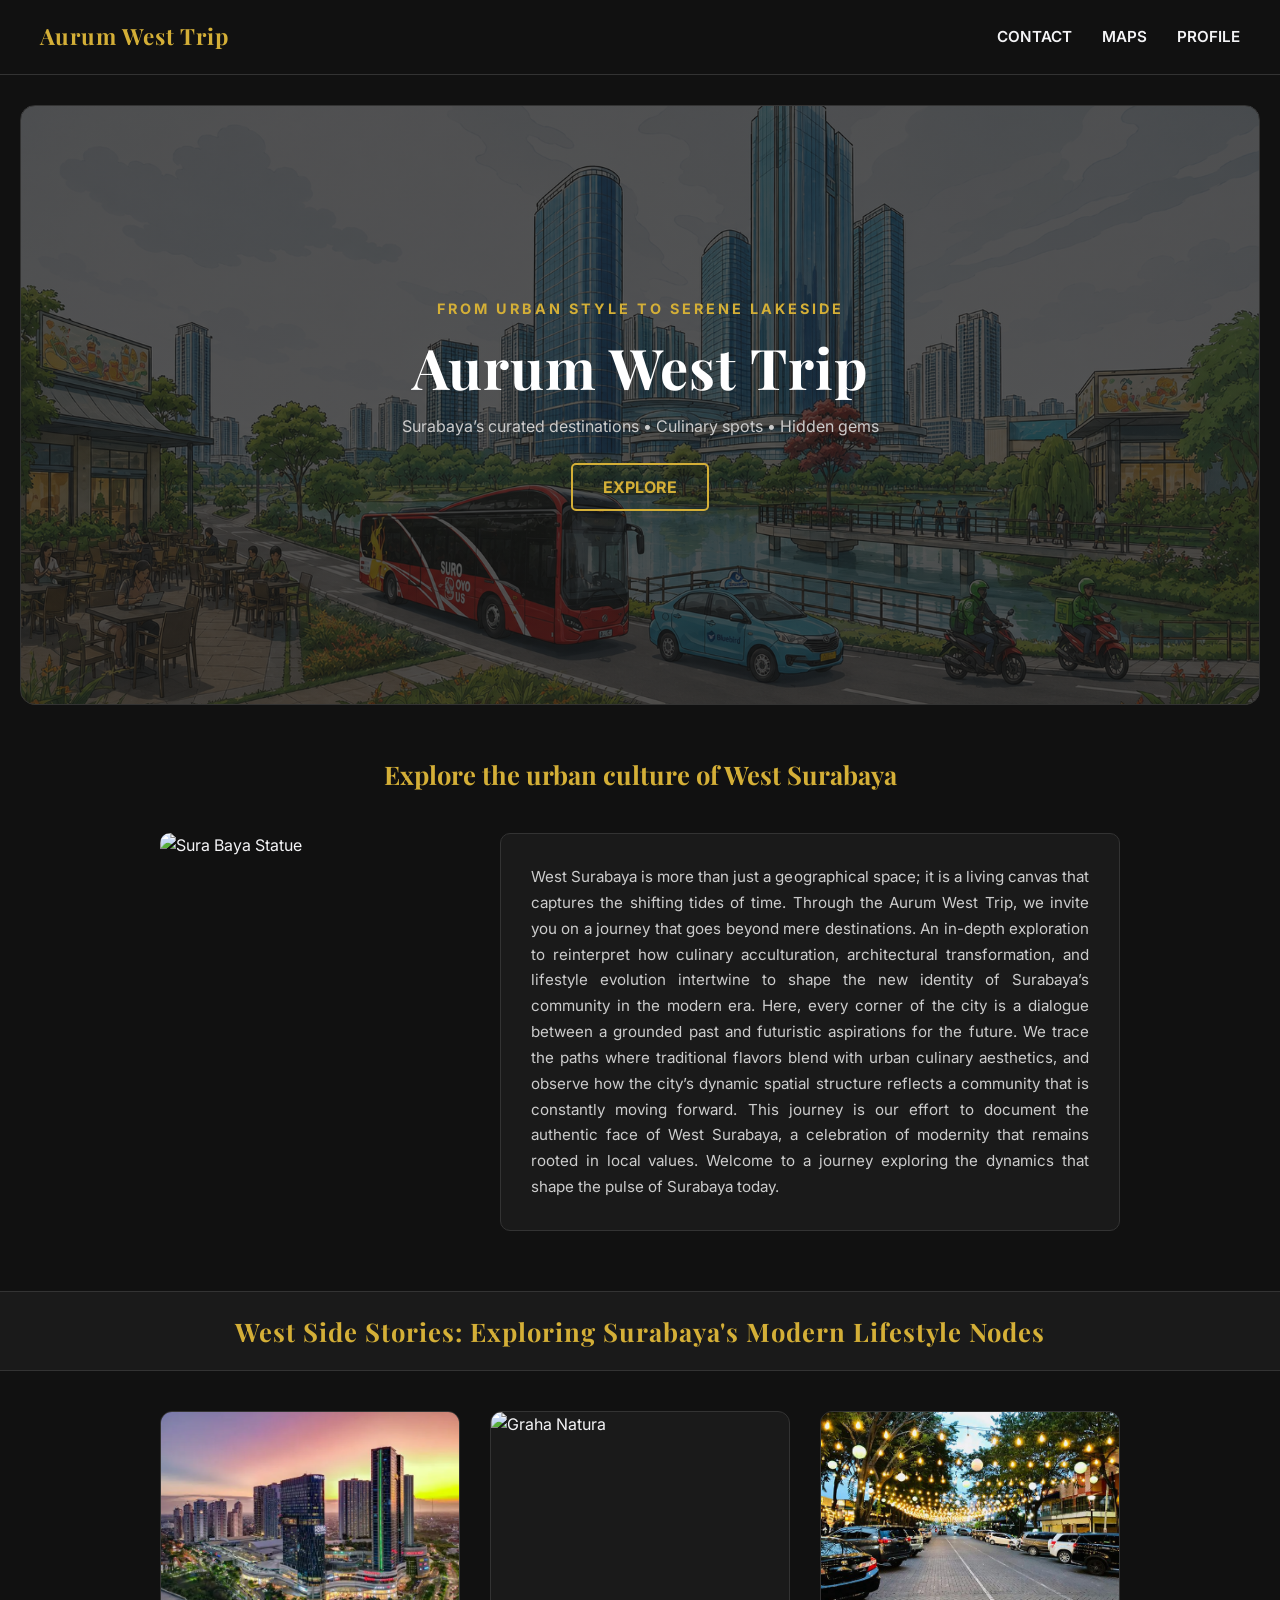
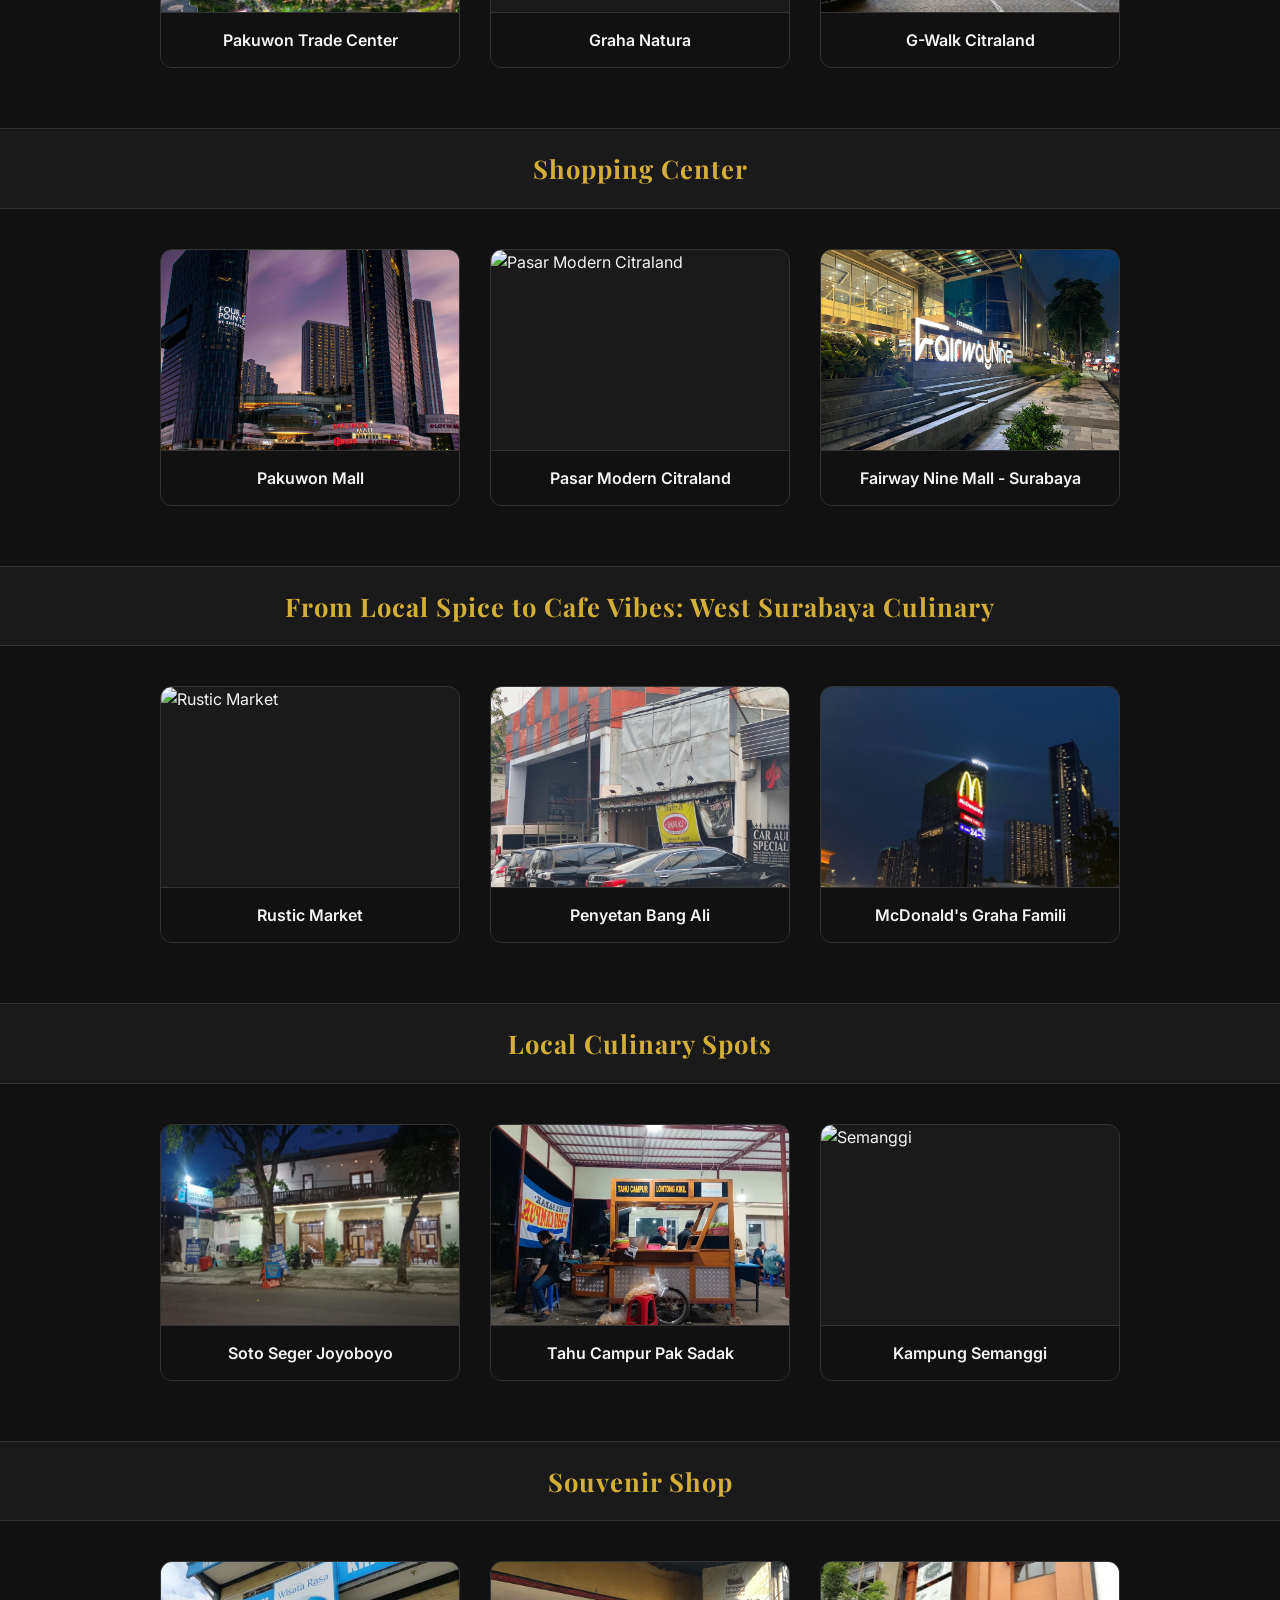
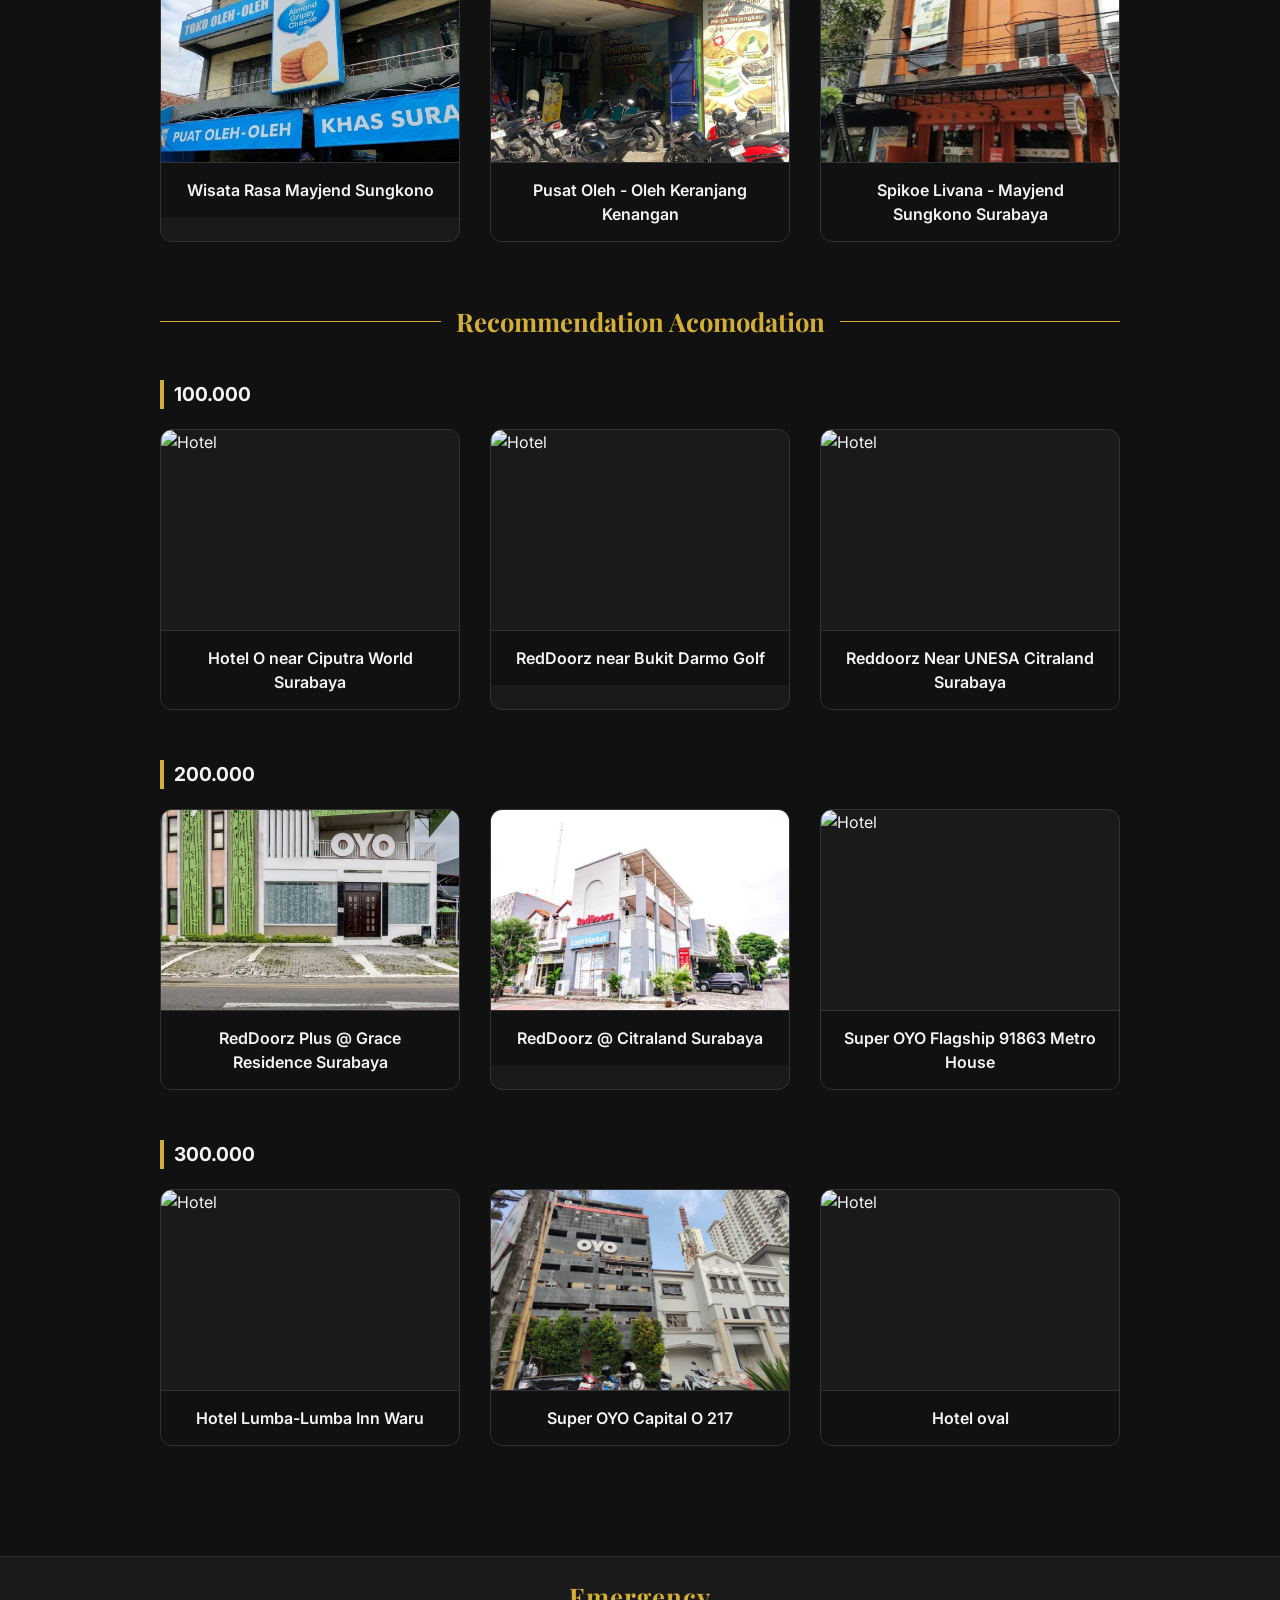
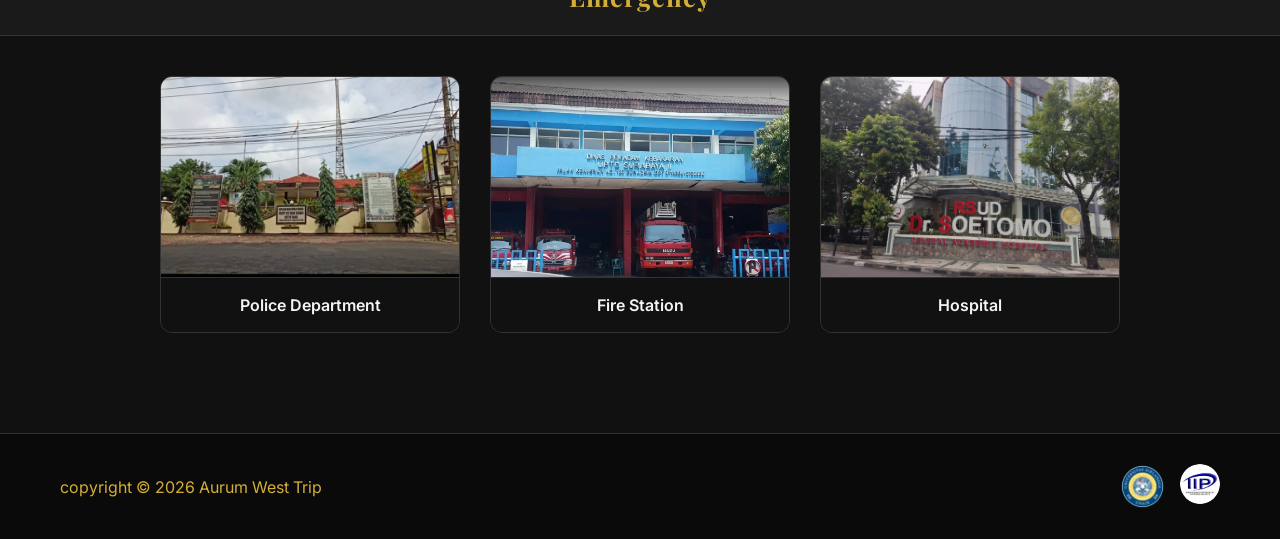
==== commit 22825fde: "update image poster index" ====
--- a/index.html
+++ b/index.html
@@ -48,7 +48,7 @@
             <h2 class="section-header-text">Explore the urban culture of West Surabaya</h2>
             <div class="history-grid">
                 <div class="history-image">
-                    <span><img src="image/buaya.png" alt="Sura Baya Statue"></span>
+                    <span><img src="image/paket-tour.png" alt="Sura Baya Statue"></span>
                 </div>
                 <div class="history-text">
                     <p style="text-align: justify;">West Surabaya is more than just a geographical space; it is a living canvas that captures the shifting tides of time. Through the Aurum West Trip, we invite you on a journey that goes beyond mere destinations. An in-depth exploration to reinterpret how culinary acculturation, architectural transformation, and lifestyle evolution intertwine to shape the new identity of Surabaya’s community in the modern era.
--- a/style-landing.css
+++ b/style-landing.css
@@ -150,16 +150,9 @@
 
 /* MODIFIKASI: Memasukkan gambar ke dalam kotak yang sejajar dengan kotak teks */
 .history-image {
-    background-color: #1a1a1a; 
-    border-radius: 10px;
-    border: 1px solid #333;
-    display: flex;
-    align-items: center; 
-    justify-content: center;
-    overflow: hidden; /* Memastikan gambar tidak melewati batas kotak */
-    position: relative;
-    z-index: 10;
-}
+        margin-bottom: 20px; 
+        height: auto !important; /* PENTING: Membiarkan tinggi kotak meregang menyesuaikan poster */
+    }
 
 .history-image span {
     display: flex;
@@ -169,10 +162,11 @@
 
 .history-image img {
     width: 100%; 
-    height: 100%;
-    object-fit: cover; /* Gambar akan terpotong rapi memenuhi kotak */
+    max-width: 100%; /* Diperbesar agar poster maksimal terbaca di layar HP */
+    height: auto !important; /* PENTING: Memastikan gambar tampil utuh, tidak ter-crop */
+    object-fit: contain; 
     border-radius: 10px;
-    transform: none; /* Mereset efek miring yang lama */
+    transform: translate(0, 0); /* Mereset posisi agar tepat di tengah */
 }
 
 .history-text {
